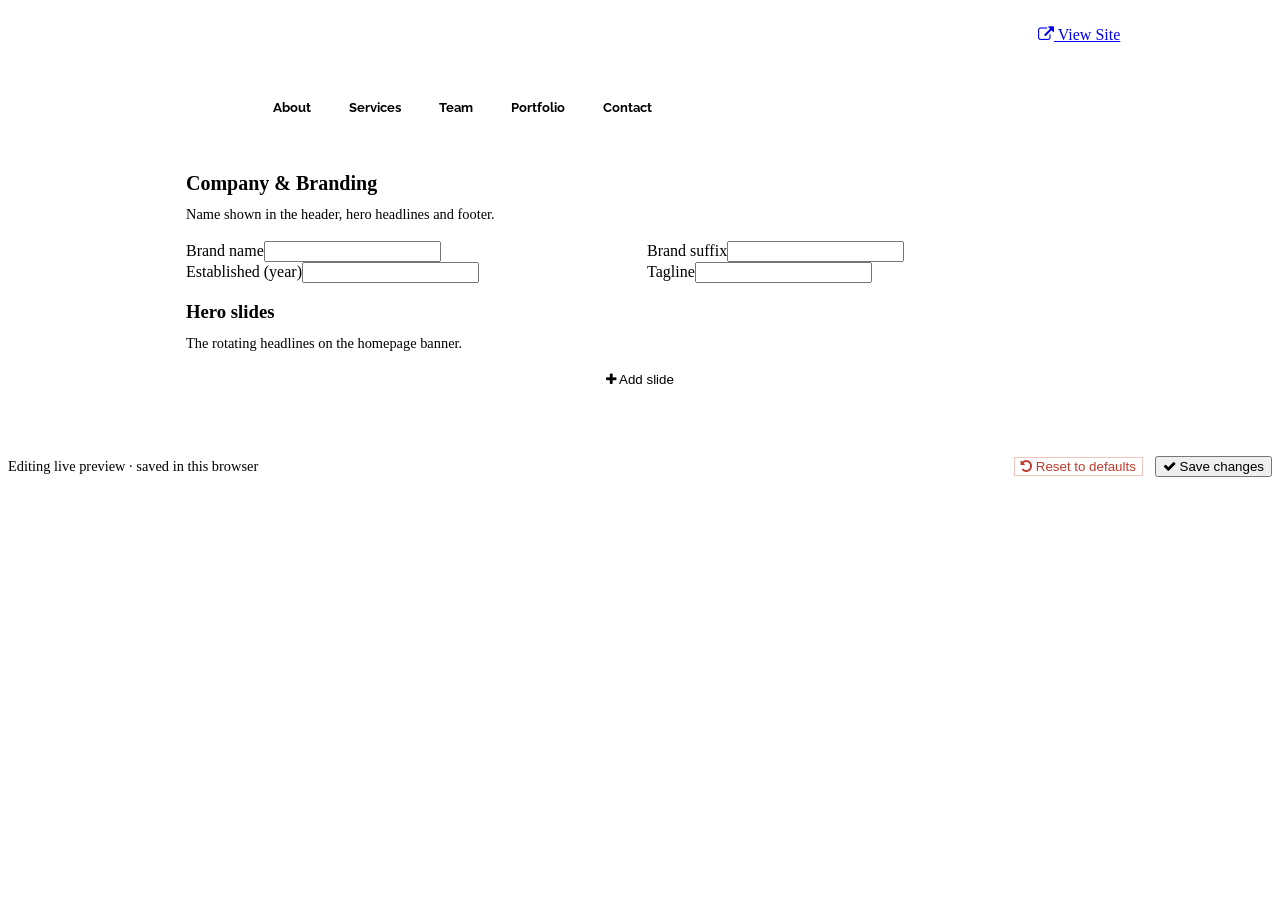
==== admin.html @ 81032e09 "Add files via upload" ====
<!doctype html>
<html lang="en">
<head>
  <meta charset="utf-8" />
  <title>Site Manager — Umang Infrastructure</title>
  <meta name="viewport" content="width=device-width, initial-scale=1.0" />
  <link href="https://fonts.googleapis.com/css2?family=Open+Sans:wght@400;500;600;700&family=Raleway:wght@500;700;800;900&display=swap" rel="stylesheet" />
  <link rel="stylesheet" href="https://cdnjs.cloudflare.com/ajax/libs/font-awesome/4.7.0/css/font-awesome.min.css" />
  <link rel="stylesheet" href="css/modern.css" />
  <style>
    body { background: var(--bg-soft); }
    .admin-top { background: var(--brand-deep); color:#fff; padding:16px 0; position:sticky; top:0; z-index:50; box-shadow: var(--shadow); }
    .admin-top .container { display:flex; align-items:center; justify-content:space-between; gap:14px; flex-wrap:wrap; }
    .admin-top h1 { color:#fff; font-size:1.2rem; margin:0; display:flex; align-items:center; gap:10px; }
    .admin-top .actions { display:flex; gap:10px; flex-wrap:wrap; }
    .wrap { max-width: 960px; margin: 28px auto; padding: 0 20px; }
    .tabs { display:flex; gap:6px; flex-wrap:wrap; margin-bottom:22px; }
    .tabs button { border:1px solid var(--line); background:#fff; padding:9px 16px; border-radius:999px; cursor:pointer; font-weight:700; font-family:"Raleway",sans-serif; color:var(--muted); }
    .tabs button.active { background:var(--brand); color:#fff; border-color:var(--brand); }
    .panel { background:#fff; border:1px solid var(--line); border-radius: var(--radius); padding:26px; margin-bottom:22px; box-shadow: var(--shadow); display:none; }
    .panel.active { display:block; }
    .panel h2 { font-size:1.25rem; margin-top:0; }
    .panel .hint { color:var(--muted); font-size:.9rem; margin-top:-6px; margin-bottom:18px; }
    .item { border:1px solid var(--line); border-radius:14px; padding:18px; margin-bottom:16px; background:var(--bg-soft); }
    .item .item-head { display:flex; justify-content:space-between; align-items:center; margin-bottom:12px; }
    .item .item-head strong { font-family:"Raleway",sans-serif; }
    .grid2 { display:grid; grid-template-columns:1fr 1fr; gap:14px; }
    .thumb { width:72px; height:72px; border-radius:12px; object-fit:cover; border:1px solid var(--line); background:#fff; }
    .photo-row { display:flex; gap:14px; align-items:center; }
    .btn-danger { background:#fff; color:#c0392b; border:1px solid #f0c4bf; }
    .btn-danger:hover { background:#c0392b; color:#fff; }
    .btn-light { background:#fff; color:var(--brand-dark); border:1px solid var(--line); }
    .btn-light:hover { background:var(--bg-soft); }
    .add-row { text-align:center; margin-top:8px; }
    .toast { position:fixed; bottom:22px; left:50%; transform:translateX(-50%) translateY(20px); background:var(--ink); color:#fff; padding:12px 22px; border-radius:999px; opacity:0; transition:.3s; z-index:100; font-weight:600; }
    .toast.show { opacity:1; transform:translateX(-50%) translateY(0); }
    .save-bar { position:sticky; bottom:0; background:#fff; border-top:1px solid var(--line); padding:14px 0; margin-top:10px; }
    .save-bar .container { display:flex; gap:12px; justify-content:flex-end; align-items:center; flex-wrap:wrap; }
    .save-bar .status { margin-right:auto; color:var(--muted); font-size:.9rem; }
    @media (max-width:720px){ .grid2{grid-template-columns:1fr;} }
  </style>
</head>
<body>

  <div class="admin-top">
    <div class="container">
      <h1><i class="fa fa-sliders"></i> Site Manager</h1>
      <div class="actions">
        <a href="index.html" target="_blank" class="btn btn-sm btn-ghost"><i class="fa fa-external-link"></i> View Site</a>
        <button class="btn btn-sm btn-light" id="importBtn"><i class="fa fa-upload"></i> Import</button>
        <button class="btn btn-sm btn-light" id="exportBtn"><i class="fa fa-download"></i> Export</button>
        <input type="file" id="importFile" accept="application/json" hidden />
      </div>
    </div>
  </div>

  <div class="wrap">
    <div class="tabs" id="tabs">
      <button data-tab="company" class="active">Company</button>
      <button data-tab="about">About</button>
      <button data-tab="services">Services</button>
      <button data-tab="team">Team</button>
      <button data-tab="portfolio">Portfolio</button>
      <button data-tab="contact">Contact</button>
    </div>

    <!-- Company -->
    <div class="panel active" data-panel="company">
      <h2>Company &amp; Branding</h2>
      <p class="hint">Name shown in the header, hero headlines and footer.</p>
      <div class="grid2">
        <div class="field"><label>Brand name</label><input id="c_name" /></div>
        <div class="field"><label>Brand suffix</label><input id="c_suffix" /></div>
      </div>
      <div class="grid2">
        <div class="field"><label>Established (year)</label><input id="c_est" /></div>
        <div class="field"><label>Tagline</label><input id="c_tag" /></div>
      </div>
      <h3 style="margin-top:18px">Hero slides</h3>
      <p class="hint">The rotating headlines on the homepage banner.</p>
      <div id="heroList"></div>
      <div class="add-row"><button class="btn btn-sm btn-light" data-add="hero"><i class="fa fa-plus"></i> Add slide</button></div>
    </div>

    <!-- About -->
    <div class="panel" data-panel="about">
      <h2>About Section</h2>
      <div class="photo-row" style="margin-bottom:14px">
        <img class="thumb" id="a_imgPrev" />
        <div>
          <label class="btn btn-sm btn-light"><i class="fa fa-image"></i> Change photo<input type="file" accept="image/*" hidden data-img="about.image" data-prev="a_imgPrev"></label>
          <p class="hint" style="margin:6px 0 0">Or paste a path/URL below.</p>
        </div>
      </div>
      <div class="field"><label>Image path / URL</label><input id="a_img" data-prevsync="a_imgPrev" /></div>
      <div class="field"><label>Heading</label><input id="a_head" /></div>
      <div class="field"><label>Body text</label><textarea id="a_body" rows="3"></textarea></div>
      <label>Key points</label>
      <div id="pointsList"></div>
      <div class="add-row"><button class="btn btn-sm btn-light" data-add="points"><i class="fa fa-plus"></i> Add point</button></div>
    </div>

    <!-- Services -->
    <div class="panel" data-panel="services">
      <h2>Services / Values</h2>
      <p class="hint">Icon names use Font Awesome 4 (e.g. fa-leaf, fa-building, fa-tint).</p>
      <div id="servicesList"></div>
      <div class="add-row"><button class="btn btn-sm btn-light" data-add="services"><i class="fa fa-plus"></i> Add service</button></div>
    </div>

    <!-- Team -->
    <div class="panel" data-panel="team">
      <h2>Team Members</h2>
      <p class="hint">Upload a photo or point to an image path in your repo.</p>
      <div id="teamList"></div>
      <div class="add-row"><button class="btn btn-sm btn-light" data-add="team"><i class="fa fa-plus"></i> Add member</button></div>
    </div>

    <!-- Portfolio -->
    <div class="panel" data-panel="portfolio">
      <h2>Portfolio Projects</h2>
      <div id="portfolioList"></div>
      <div class="add-row"><button class="btn btn-sm btn-light" data-add="portfolio"><i class="fa fa-plus"></i> Add project</button></div>
    </div>

    <!-- Contact -->
    <div class="panel" data-panel="contact">
      <h2>Contact Details</h2>
      <div class="grid2">
        <div class="field"><label>Phone</label><input id="ct_phone" /></div>
        <div class="field"><label>Hours</label><input id="ct_hours" /></div>
      </div>
      <div class="field"><label>Email</label><input id="ct_email" /></div>
      <div class="field"><label>Address</label><input id="ct_addr" /></div>
    </div>
  </div>

  <div class="save-bar">
    <div class="container">
      <span class="status" id="status">Editing live preview · saved in this browser</span>
      <button class="btn btn-sm btn-danger" id="resetBtn"><i class="fa fa-undo"></i> Reset to defaults</button>
      <button class="btn btn-sm btn-primary" id="saveBtn"><i class="fa fa-check"></i> Save changes</button>
    </div>
  </div>

  <div class="toast" id="toast"></div>

  <script src="js/store.js"></script>
  <script>
    let C = loadContent();
    const $ = (s, r = document) => r.querySelector(s);
    const $$ = (s, r = document) => [...r.querySelectorAll(s)];
    const toast = (m) => { const t = $("#toast"); t.textContent = m; t.classList.add("show"); setTimeout(() => t.classList.remove("show"), 1800); };

    /* ---- Tabs ---- */
    $("#tabs").addEventListener("click", e => {
      const b = e.target.closest("button"); if (!b) return;
      $$("#tabs button").forEach(x => x.classList.remove("active"));
      $$(".panel").forEach(p => p.classList.remove("active"));
      b.classList.add("active");
      $(`.panel[data-panel="${b.dataset.tab}"]`).classList.add("active");
    });

    /* ---- Render dynamic lists ---- */
    function fileToDataURL(file, cb) {
      const r = new FileReader();
      r.onload = () => cb(r.result);
      r.readAsDataURL(file);
    }

    function render() {
      // Company
      $("#c_name").value = C.company.name;
      $("#c_suffix").value = C.company.nameSuffix;
      $("#c_est").value = C.company.established;
      $("#c_tag").value = C.company.tagline;
      // Hero
      $("#heroList").innerHTML = C.hero.map((h, i) => `
        <div class="item" data-i="${i}">
          <div class="item-head"><strong>Slide ${i + 1}</strong>
            <button class="btn btn-sm btn-danger" data-del="hero" data-i="${i}"><i class="fa fa-trash"></i></button></div>
          <div class="field"><label>Kicker</label><input data-set="hero.${i}.kicker" value="${escAttr(h.kicker)}"></div>
          <div class="field"><label>Title</label><input data-set="hero.${i}.title" value="${escAttr(h.title)}"></div>
          <div class="field"><label>Text</label><input data-set="hero.${i}.text" value="${escAttr(h.text)}"></div>
        </div>`).join("");
      // About
      $("#a_img").value = C.about.image;
      $("#a_imgPrev").src = C.about.image;
      $("#a_head").value = C.about.heading;
      $("#a_body").value = C.about.body;
      $("#pointsList").innerHTML = C.about.points.map((p, i) => `
        <div class="photo-row" style="margin-bottom:8px">
          <input data-set="about.points.${i}" value="${escAttr(p)}" style="flex:1">
          <button class="btn btn-sm btn-danger" data-del="points" data-i="${i}"><i class="fa fa-trash"></i></button>
        </div>`).join("");
      // Services
      $("#servicesList").innerHTML = C.services.map((s, i) => `
        <div class="item" data-i="${i}">
          <div class="item-head"><strong><i class="fa ${escAttr(s.icon)}"></i> ${escAttr(s.title) || "Service"}</strong>
            <button class="btn btn-sm btn-danger" data-del="services" data-i="${i}"><i class="fa fa-trash"></i></button></div>
          <div class="grid2">
            <div class="field"><label>Icon (fa-…)</label><input data-set="services.${i}.icon" value="${escAttr(s.icon)}"></div>
            <div class="field"><label>Title</label><input data-set="services.${i}.title" value="${escAttr(s.title)}"></div>
          </div>
          <div class="field"><label>Text</label><textarea rows="2" data-set="services.${i}.text">${escHtml(s.text)}</textarea></div>
        </div>`).join("");
      // Team
      $("#teamList").innerHTML = C.team.map((m, i) => `
        <div class="item" data-i="${i}">
          <div class="item-head"><strong>${escAttr(m.name) || "Member"}</strong>
            <button class="btn btn-sm btn-danger" data-del="team" data-i="${i}"><i class="fa fa-trash"></i></button></div>
          <div class="photo-row" style="margin-bottom:12px">
            <img class="thumb" src="${escAttr(m.image)}" onerror="this.src='https://placehold.co/72x72/e6eaf0/0a66c2?text=?'">
            <label class="btn btn-sm btn-light"><i class="fa fa-image"></i> Upload photo<input type="file" accept="image/*" hidden data-img="team.${i}.image"></label>
          </div>
          <div class="grid2">
            <div class="field"><label>Name</label><input data-set="team.${i}.name" value="${escAttr(m.name)}"></div>
            <div class="field"><label>Role</label><input data-set="team.${i}.role" value="${escAttr(m.role)}"></div>
          </div>
          <div class="field"><label>Image path / URL</label><input data-set="team.${i}.image" value="${escAttr(m.image)}"></div>
        </div>`).join("");
      // Portfolio
      $("#portfolioList").innerHTML = C.portfolio.map((p, i) => `
        <div class="item" data-i="${i}">
          <div class="item-head"><strong>${escAttr(p.title) || "Project"}</strong>
            <button class="btn btn-sm btn-danger" data-del="portfolio" data-i="${i}"><i class="fa fa-trash"></i></button></div>
          <div class="photo-row" style="margin-bottom:12px">
            <img class="thumb" src="${escAttr(p.image)}" onerror="this.src='https://placehold.co/72x72/0b3d6b/ffffff?text=IMG'">
            <label class="btn btn-sm btn-light"><i class="fa fa-image"></i> Upload photo<input type="file" accept="image/*" hidden data-img="portfolio.${i}.image"></label>
          </div>
          <div class="grid2">
            <div class="field"><label>Title</label><input data-set="portfolio.${i}.title" value="${escAttr(p.title)}"></div>
            <div class="field"><label>Category</label><input data-set="portfolio.${i}.category" value="${escAttr(p.category)}"></div>
          </div>
          <div class="field"><label>Image path / URL</label><input data-set="portfolio.${i}.image" value="${escAttr(p.image)}"></div>
        </div>`).join("");
      // Contact
      $("#ct_phone").value = C.contact.phone;
      $("#ct_hours").value = C.contact.hours;
      $("#ct_email").value = C.contact.email;
      $("#ct_addr").value = C.contact.address;
    }
    function escAttr(s){ return String(s==null?"":s).replace(/"/g,"&quot;").replace(/</g,"&lt;"); }
    function escHtml(s){ return String(s==null?"":s).replace(/</g,"&lt;").replace(/>/g,"&gt;"); }

    /* ---- Set nested value by "a.b.0.c" path ---- */
    function setPath(path, val) {
      const keys = path.split(".");
      let o = C;
      for (let i = 0; i < keys.length - 1; i++) o = o[keys[i]];
      o[keys[keys.length - 1]] = val;
    }

    /* ---- Input handling (event delegation) ---- */
    document.addEventListener("input", e => {
      const el = e.target;
      if (el.dataset.set) { setPath(el.dataset.set, el.value); markDirty(); }
      // simple top-level fields
      const map = {
        c_name:"company.name", c_suffix:"company.nameSuffix", c_est:"company.established", c_tag:"company.tagline",
        a_img:"about.image", a_head:"about.heading", a_body:"about.body",
        ct_phone:"contact.phone", ct_hours:"contact.hours", ct_email:"contact.email", ct_addr:"contact.address"
      };
      if (map[el.id]) { setPath(map[el.id], el.value); markDirty(); }
      if (el.id === "a_img") $("#a_imgPrev").src = el.value;
    });

    /* ---- Photo uploads -> data URL ---- */
    document.addEventListener("change", e => {
      const el = e.target;
      if (el.dataset.img && el.files && el.files[0]) {
        if (el.files[0].size > 1.5 * 1024 * 1024) { toast("Image is large (>1.5MB) — consider a smaller file"); }
        fileToDataURL(el.files[0], url => { setPath(el.dataset.img, url); markDirty(); render(); toast("Photo updated"); });
      }
    });

    /* ---- Add / delete list items ---- */
    document.addEventListener("click", e => {
      const add = e.target.closest("[data-add]");
      if (add) {
        const t = add.dataset.add;
        if (t === "hero") C.hero.push({ kicker: "New", title: "New headline", text: "" });
        if (t === "points") C.about.points.push("New point");
        if (t === "services") C.services.push({ icon: "fa-star", title: "New Service", text: "" });
        if (t === "team") C.team.push({ name: "New Member", role: "Role", image: "" });
        if (t === "portfolio") C.portfolio.push({ title: "New Project", category: "Construction", image: "" });
        markDirty(); render(); return;
      }
      const del = e.target.closest("[data-del]");
      if (del) {
        const t = del.dataset.del, i = +del.dataset.i;
        if (!confirm("Delete this item?")) return;
        if (t === "points") C.about.points.splice(i, 1);
        else C[t].splice(i, 1);
        markDirty(); render(); toast("Deleted");
      }
    });

    /* ---- Save / reset / export / import ---- */
    let dirty = false;
    function markDirty(){ dirty = true; $("#status").textContent = "Unsaved changes"; }
    $("#saveBtn").addEventListener("click", () => { saveContent(C); dirty = false; $("#status").textContent = "Saved in this browser ✓"; toast("Saved — open the site to see it"); });
    $("#resetBtn").addEventListener("click", () => { if (confirm("Reset all content to original defaults?")) { C = resetContent(); render(); toast("Reset to defaults"); } });
    $("#exportBtn").addEventListener("click", () => {
      saveContent(C);
      const blob = new Blob([JSON.stringify(C, null, 2)], { type: "application/json" });
      const a = document.createElement("a");
      a.href = URL.createObjectURL(blob); a.download = "content.json"; a.click();
      toast("Exported content.json");
    });
    $("#importBtn").addEventListener("click", () => $("#importFile").click());
    $("#importFile").addEventListener("change", e => {
      const f = e.target.files[0]; if (!f) return;
      const r = new FileReader();
      r.onload = () => { try { C = Object.assign(resetContent(), JSON.parse(r.result)); saveContent(C); render(); toast("Imported"); } catch { alert("Invalid JSON file"); } };
      r.readAsText(f);
    });
    window.addEventListener("beforeunload", e => { if (dirty) { e.preventDefault(); e.returnValue = ""; } });

    render();
  </script>
</body>
</html>
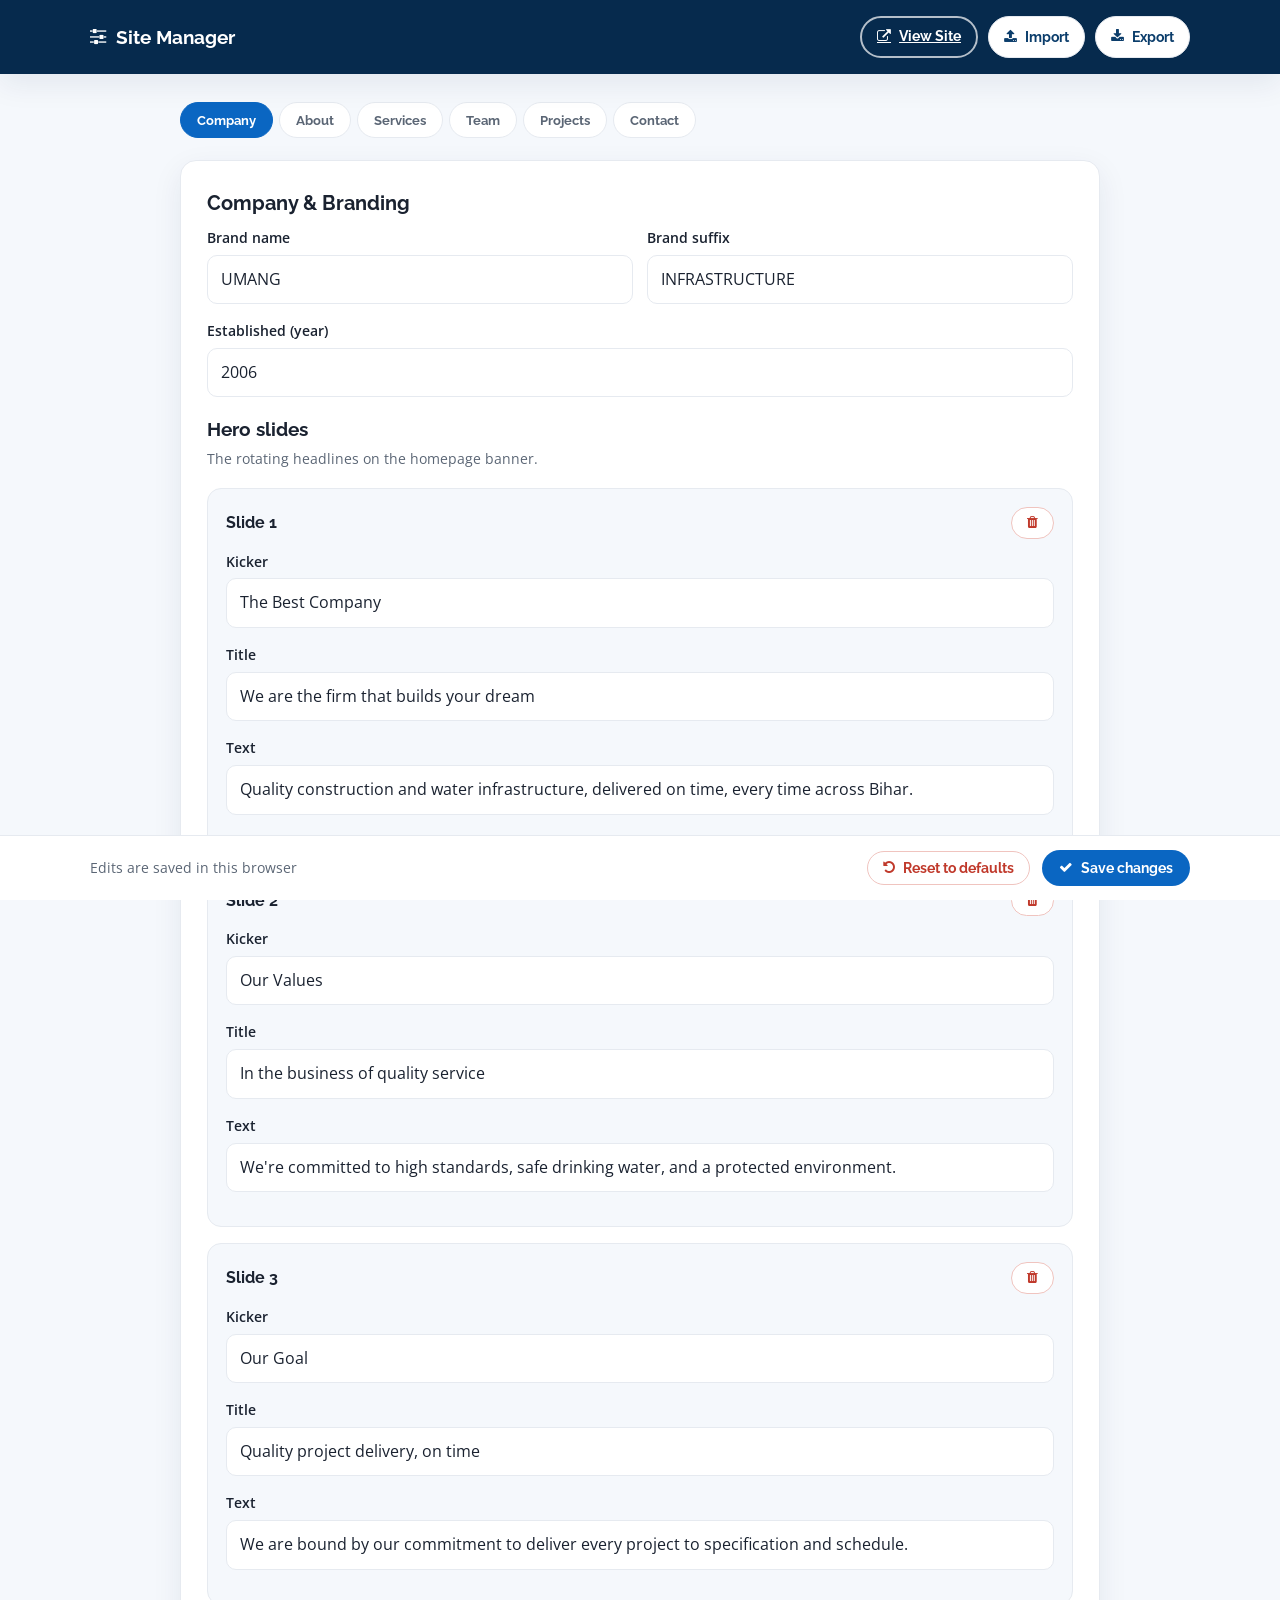
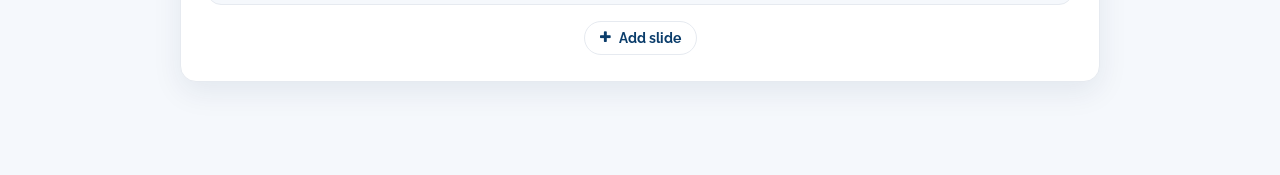
==== commit 16ffb073: "Add files via upload" ====
--- a/admin.html
+++ b/admin.html
@@ -1,323 +1,245 @@
 <!doctype html>
 <html lang="en">
 <head>
-  <meta charset="utf-8" />
-  <title>Site Manager — Umang Infrastructure</title>
-  <meta name="viewport" content="width=device-width, initial-scale=1.0" />
-  <link href="https://fonts.googleapis.com/css2?family=Open+Sans:wght@400;500;600;700&family=Raleway:wght@500;700;800;900&display=swap" rel="stylesheet" />
-  <link rel="stylesheet" href="https://cdnjs.cloudflare.com/ajax/libs/font-awesome/4.7.0/css/font-awesome.min.css" />
-  <link rel="stylesheet" href="css/modern.css" />
-  <style>
-    body { background: var(--bg-soft); }
-    .admin-top { background: var(--brand-deep); color:#fff; padding:16px 0; position:sticky; top:0; z-index:50; box-shadow: var(--shadow); }
-    .admin-top .container { display:flex; align-items:center; justify-content:space-between; gap:14px; flex-wrap:wrap; }
-    .admin-top h1 { color:#fff; font-size:1.2rem; margin:0; display:flex; align-items:center; gap:10px; }
-    .admin-top .actions { display:flex; gap:10px; flex-wrap:wrap; }
-    .wrap { max-width: 960px; margin: 28px auto; padding: 0 20px; }
-    .tabs { display:flex; gap:6px; flex-wrap:wrap; margin-bottom:22px; }
-    .tabs button { border:1px solid var(--line); background:#fff; padding:9px 16px; border-radius:999px; cursor:pointer; font-weight:700; font-family:"Raleway",sans-serif; color:var(--muted); }
-    .tabs button.active { background:var(--brand); color:#fff; border-color:var(--brand); }
-    .panel { background:#fff; border:1px solid var(--line); border-radius: var(--radius); padding:26px; margin-bottom:22px; box-shadow: var(--shadow); display:none; }
-    .panel.active { display:block; }
-    .panel h2 { font-size:1.25rem; margin-top:0; }
-    .panel .hint { color:var(--muted); font-size:.9rem; margin-top:-6px; margin-bottom:18px; }
-    .item { border:1px solid var(--line); border-radius:14px; padding:18px; margin-bottom:16px; background:var(--bg-soft); }
-    .item .item-head { display:flex; justify-content:space-between; align-items:center; margin-bottom:12px; }
-    .item .item-head strong { font-family:"Raleway",sans-serif; }
-    .grid2 { display:grid; grid-template-columns:1fr 1fr; gap:14px; }
-    .thumb { width:72px; height:72px; border-radius:12px; object-fit:cover; border:1px solid var(--line); background:#fff; }
-    .photo-row { display:flex; gap:14px; align-items:center; }
-    .btn-danger { background:#fff; color:#c0392b; border:1px solid #f0c4bf; }
-    .btn-danger:hover { background:#c0392b; color:#fff; }
-    .btn-light { background:#fff; color:var(--brand-dark); border:1px solid var(--line); }
-    .btn-light:hover { background:var(--bg-soft); }
-    .add-row { text-align:center; margin-top:8px; }
-    .toast { position:fixed; bottom:22px; left:50%; transform:translateX(-50%) translateY(20px); background:var(--ink); color:#fff; padding:12px 22px; border-radius:999px; opacity:0; transition:.3s; z-index:100; font-weight:600; }
-    .toast.show { opacity:1; transform:translateX(-50%) translateY(0); }
-    .save-bar { position:sticky; bottom:0; background:#fff; border-top:1px solid var(--line); padding:14px 0; margin-top:10px; }
-    .save-bar .container { display:flex; gap:12px; justify-content:flex-end; align-items:center; flex-wrap:wrap; }
-    .save-bar .status { margin-right:auto; color:var(--muted); font-size:.9rem; }
-    @media (max-width:720px){ .grid2{grid-template-columns:1fr;} }
-  </style>
+<meta charset="utf-8" />
+<title>Site Manager — Umang Infrastructure</title>
+<meta name="viewport" content="width=device-width, initial-scale=1.0" />
+<link href="https://fonts.googleapis.com/css2?family=Open+Sans:wght@400;500;600;700&family=Raleway:wght@500;700;800;900&display=swap" rel="stylesheet" />
+<link rel="stylesheet" href="https://cdnjs.cloudflare.com/ajax/libs/font-awesome/4.7.0/css/font-awesome.min.css" />
+<style>
+:root{--brand:#0a66c2;--brand-dark:#0b3d6b;--brand-deep:#062a4d;--accent:#16b8a6;--ink:#1a2230;--muted:#5b6675;--line:#e6eaf0;--bg-soft:#f5f8fc;--radius:16px;--shadow:0 10px 30px rgba(12,40,80,.08)}
+*{box-sizing:border-box}body{margin:0;font-family:"Open Sans",system-ui,sans-serif;color:var(--ink);background:var(--bg-soft);line-height:1.6}
+h1,h2,h3,h4{font-family:"Raleway",sans-serif;margin:0 0 .4em}p{color:var(--muted)}
+.container{width:100%;max-width:1140px;margin:0 auto;padding:0 20px}
+.btn{display:inline-flex;align-items:center;gap:.5rem;padding:13px 22px;border-radius:999px;font-weight:700;font-family:"Raleway",sans-serif;cursor:pointer;border:2px solid transparent;font-size:.95rem;transition:.2s}
+.btn-sm{padding:8px 15px;font-size:.85rem}
+.btn-primary{background:var(--brand);color:#fff}.btn-primary:hover{background:var(--brand-dark)}
+.btn-ghost{background:transparent;color:#fff;border-color:rgba(255,255,255,.7)}.btn-ghost:hover{background:#fff;color:var(--brand-dark)}
+.btn-light{background:#fff;color:var(--brand-dark);border:1px solid var(--line)}.btn-light:hover{background:var(--bg-soft)}
+.btn-danger{background:#fff;color:#c0392b;border:1px solid #f0c4bf}.btn-danger:hover{background:#c0392b;color:#fff}
+.field{margin-bottom:16px}.field label{display:block;font-weight:600;font-size:.85rem;margin-bottom:6px}
+.field input,.field textarea{width:100%;padding:11px 13px;border:1px solid var(--line);border-radius:10px;font:inherit;background:#fff;color:var(--ink)}
+.field input:focus,.field textarea:focus{outline:none;border-color:var(--brand);box-shadow:0 0 0 3px rgba(10,102,194,.12)}
+.admin-top{background:var(--brand-deep);color:#fff;padding:16px 0;position:sticky;top:0;z-index:50;box-shadow:var(--shadow)}
+.admin-top .container{display:flex;align-items:center;justify-content:space-between;gap:14px;flex-wrap:wrap}
+.admin-top h1{color:#fff;font-size:1.2rem;margin:0;display:flex;align-items:center;gap:10px}
+.admin-top .actions{display:flex;gap:10px;flex-wrap:wrap}
+.wrap{max-width:960px;margin:28px auto;padding:0 20px}
+.tabs{display:flex;gap:6px;flex-wrap:wrap;margin-bottom:22px}
+.tabs button{border:1px solid var(--line);background:#fff;padding:9px 16px;border-radius:999px;cursor:pointer;font-weight:700;font-family:"Raleway",sans-serif;color:var(--muted)}
+.tabs button.active{background:var(--brand);color:#fff;border-color:var(--brand)}
+.panel{background:#fff;border:1px solid var(--line);border-radius:var(--radius);padding:26px;margin-bottom:22px;box-shadow:var(--shadow);display:none}
+.panel.active{display:block}.panel h2{font-size:1.25rem;margin-top:0}
+.panel .hint{color:var(--muted);font-size:.9rem;margin:-6px 0 18px}
+.item{border:1px solid var(--line);border-radius:14px;padding:18px;margin-bottom:16px;background:var(--bg-soft)}
+.item .item-head{display:flex;justify-content:space-between;align-items:center;margin-bottom:12px}
+.item .item-head strong{font-family:"Raleway",sans-serif}
+.grid2{display:grid;grid-template-columns:1fr 1fr;gap:14px}
+.thumb{width:72px;height:72px;border-radius:12px;object-fit:cover;border:1px solid var(--line);background:#fff}
+.photo-row{display:flex;gap:14px;align-items:center}
+.add-row{text-align:center;margin-top:8px}
+.toast{position:fixed;bottom:22px;left:50%;transform:translateX(-50%) translateY(20px);background:var(--ink);color:#fff;padding:12px 22px;border-radius:999px;opacity:0;transition:.3s;z-index:100;font-weight:600}
+.toast.show{opacity:1;transform:translateX(-50%) translateY(0)}
+.save-bar{position:sticky;bottom:0;background:#fff;border-top:1px solid var(--line);padding:14px 0;margin-top:10px}
+.save-bar .container{display:flex;gap:12px;justify-content:flex-end;align-items:center;flex-wrap:wrap}
+.save-bar .status{margin-right:auto;color:var(--muted);font-size:.9rem}
+@media(max-width:720px){.grid2{grid-template-columns:1fr}}
+</style>
 </head>
 <body>
 
-  <div class="admin-top">
-    <div class="container">
-      <h1><i class="fa fa-sliders"></i> Site Manager</h1>
-      <div class="actions">
-        <a href="index.html" target="_blank" class="btn btn-sm btn-ghost"><i class="fa fa-external-link"></i> View Site</a>
-        <button class="btn btn-sm btn-light" id="importBtn"><i class="fa fa-upload"></i> Import</button>
-        <button class="btn btn-sm btn-light" id="exportBtn"><i class="fa fa-download"></i> Export</button>
-        <input type="file" id="importFile" accept="application/json" hidden />
-      </div>
-    </div>
-  </div>
-
-  <div class="wrap">
-    <div class="tabs" id="tabs">
-      <button data-tab="company" class="active">Company</button>
-      <button data-tab="about">About</button>
-      <button data-tab="services">Services</button>
-      <button data-tab="team">Team</button>
-      <button data-tab="portfolio">Portfolio</button>
-      <button data-tab="contact">Contact</button>
-    </div>
-
-    <!-- Company -->
-    <div class="panel active" data-panel="company">
-      <h2>Company &amp; Branding</h2>
-      <p class="hint">Name shown in the header, hero headlines and footer.</p>
-      <div class="grid2">
-        <div class="field"><label>Brand name</label><input id="c_name" /></div>
-        <div class="field"><label>Brand suffix</label><input id="c_suffix" /></div>
-      </div>
-      <div class="grid2">
-        <div class="field"><label>Established (year)</label><input id="c_est" /></div>
-        <div class="field"><label>Tagline</label><input id="c_tag" /></div>
-      </div>
-      <h3 style="margin-top:18px">Hero slides</h3>
-      <p class="hint">The rotating headlines on the homepage banner.</p>
-      <div id="heroList"></div>
-      <div class="add-row"><button class="btn btn-sm btn-light" data-add="hero"><i class="fa fa-plus"></i> Add slide</button></div>
-    </div>
-
-    <!-- About -->
-    <div class="panel" data-panel="about">
-      <h2>About Section</h2>
-      <div class="photo-row" style="margin-bottom:14px">
-        <img class="thumb" id="a_imgPrev" />
-        <div>
-          <label class="btn btn-sm btn-light"><i class="fa fa-image"></i> Change photo<input type="file" accept="image/*" hidden data-img="about.image" data-prev="a_imgPrev"></label>
-          <p class="hint" style="margin:6px 0 0">Or paste a path/URL below.</p>
-        </div>
-      </div>
-      <div class="field"><label>Image path / URL</label><input id="a_img" data-prevsync="a_imgPrev" /></div>
-      <div class="field"><label>Heading</label><input id="a_head" /></div>
-      <div class="field"><label>Body text</label><textarea id="a_body" rows="3"></textarea></div>
-      <label>Key points</label>
-      <div id="pointsList"></div>
-      <div class="add-row"><button class="btn btn-sm btn-light" data-add="points"><i class="fa fa-plus"></i> Add point</button></div>
-    </div>
-
-    <!-- Services -->
-    <div class="panel" data-panel="services">
-      <h2>Services / Values</h2>
-      <p class="hint">Icon names use Font Awesome 4 (e.g. fa-leaf, fa-building, fa-tint).</p>
-      <div id="servicesList"></div>
-      <div class="add-row"><button class="btn btn-sm btn-light" data-add="services"><i class="fa fa-plus"></i> Add service</button></div>
-    </div>
-
-    <!-- Team -->
-    <div class="panel" data-panel="team">
-      <h2>Team Members</h2>
-      <p class="hint">Upload a photo or point to an image path in your repo.</p>
-      <div id="teamList"></div>
-      <div class="add-row"><button class="btn btn-sm btn-light" data-add="team"><i class="fa fa-plus"></i> Add member</button></div>
-    </div>
-
-    <!-- Portfolio -->
-    <div class="panel" data-panel="portfolio">
-      <h2>Portfolio Projects</h2>
-      <div id="portfolioList"></div>
-      <div class="add-row"><button class="btn btn-sm btn-light" data-add="portfolio"><i class="fa fa-plus"></i> Add project</button></div>
-    </div>
-
-    <!-- Contact -->
-    <div class="panel" data-panel="contact">
-      <h2>Contact Details</h2>
-      <div class="grid2">
-        <div class="field"><label>Phone</label><input id="ct_phone" /></div>
-        <div class="field"><label>Hours</label><input id="ct_hours" /></div>
-      </div>
-      <div class="field"><label>Email</label><input id="ct_email" /></div>
-      <div class="field"><label>Address</label><input id="ct_addr" /></div>
-    </div>
-  </div>
-
-  <div class="save-bar">
-    <div class="container">
-      <span class="status" id="status">Editing live preview · saved in this browser</span>
-      <button class="btn btn-sm btn-danger" id="resetBtn"><i class="fa fa-undo"></i> Reset to defaults</button>
-      <button class="btn btn-sm btn-primary" id="saveBtn"><i class="fa fa-check"></i> Save changes</button>
-    </div>
-  </div>
-
-  <div class="toast" id="toast"></div>
-
-  <script src="js/store.js"></script>
-  <script>
-    let C = loadContent();
-    const $ = (s, r = document) => r.querySelector(s);
-    const $$ = (s, r = document) => [...r.querySelectorAll(s)];
-    const toast = (m) => { const t = $("#toast"); t.textContent = m; t.classList.add("show"); setTimeout(() => t.classList.remove("show"), 1800); };
-
-    /* ---- Tabs ---- */
-    $("#tabs").addEventListener("click", e => {
-      const b = e.target.closest("button"); if (!b) return;
-      $$("#tabs button").forEach(x => x.classList.remove("active"));
-      $$(".panel").forEach(p => p.classList.remove("active"));
-      b.classList.add("active");
-      $(`.panel[data-panel="${b.dataset.tab}"]`).classList.add("active");
-    });
-
-    /* ---- Render dynamic lists ---- */
-    function fileToDataURL(file, cb) {
-      const r = new FileReader();
-      r.onload = () => cb(r.result);
-      r.readAsDataURL(file);
-    }
-
-    function render() {
-      // Company
-      $("#c_name").value = C.company.name;
-      $("#c_suffix").value = C.company.nameSuffix;
-      $("#c_est").value = C.company.established;
-      $("#c_tag").value = C.company.tagline;
-      // Hero
-      $("#heroList").innerHTML = C.hero.map((h, i) => `
-        <div class="item" data-i="${i}">
-          <div class="item-head"><strong>Slide ${i + 1}</strong>
-            <button class="btn btn-sm btn-danger" data-del="hero" data-i="${i}"><i class="fa fa-trash"></i></button></div>
-          <div class="field"><label>Kicker</label><input data-set="hero.${i}.kicker" value="${escAttr(h.kicker)}"></div>
-          <div class="field"><label>Title</label><input data-set="hero.${i}.title" value="${escAttr(h.title)}"></div>
-          <div class="field"><label>Text</label><input data-set="hero.${i}.text" value="${escAttr(h.text)}"></div>
-        </div>`).join("");
-      // About
-      $("#a_img").value = C.about.image;
-      $("#a_imgPrev").src = C.about.image;
-      $("#a_head").value = C.about.heading;
-      $("#a_body").value = C.about.body;
-      $("#pointsList").innerHTML = C.about.points.map((p, i) => `
-        <div class="photo-row" style="margin-bottom:8px">
-          <input data-set="about.points.${i}" value="${escAttr(p)}" style="flex:1">
-          <button class="btn btn-sm btn-danger" data-del="points" data-i="${i}"><i class="fa fa-trash"></i></button>
-        </div>`).join("");
-      // Services
-      $("#servicesList").innerHTML = C.services.map((s, i) => `
-        <div class="item" data-i="${i}">
-          <div class="item-head"><strong><i class="fa ${escAttr(s.icon)}"></i> ${escAttr(s.title) || "Service"}</strong>
-            <button class="btn btn-sm btn-danger" data-del="services" data-i="${i}"><i class="fa fa-trash"></i></button></div>
-          <div class="grid2">
-            <div class="field"><label>Icon (fa-…)</label><input data-set="services.${i}.icon" value="${escAttr(s.icon)}"></div>
-            <div class="field"><label>Title</label><input data-set="services.${i}.title" value="${escAttr(s.title)}"></div>
-          </div>
-          <div class="field"><label>Text</label><textarea rows="2" data-set="services.${i}.text">${escHtml(s.text)}</textarea></div>
-        </div>`).join("");
-      // Team
-      $("#teamList").innerHTML = C.team.map((m, i) => `
-        <div class="item" data-i="${i}">
-          <div class="item-head"><strong>${escAttr(m.name) || "Member"}</strong>
-            <button class="btn btn-sm btn-danger" data-del="team" data-i="${i}"><i class="fa fa-trash"></i></button></div>
-          <div class="photo-row" style="margin-bottom:12px">
-            <img class="thumb" src="${escAttr(m.image)}" onerror="this.src='https://placehold.co/72x72/e6eaf0/0a66c2?text=?'">
-            <label class="btn btn-sm btn-light"><i class="fa fa-image"></i> Upload photo<input type="file" accept="image/*" hidden data-img="team.${i}.image"></label>
-          </div>
-          <div class="grid2">
-            <div class="field"><label>Name</label><input data-set="team.${i}.name" value="${escAttr(m.name)}"></div>
-            <div class="field"><label>Role</label><input data-set="team.${i}.role" value="${escAttr(m.role)}"></div>
-          </div>
-          <div class="field"><label>Image path / URL</label><input data-set="team.${i}.image" value="${escAttr(m.image)}"></div>
-        </div>`).join("");
-      // Portfolio
-      $("#portfolioList").innerHTML = C.portfolio.map((p, i) => `
-        <div class="item" data-i="${i}">
-          <div class="item-head"><strong>${escAttr(p.title) || "Project"}</strong>
-            <button class="btn btn-sm btn-danger" data-del="portfolio" data-i="${i}"><i class="fa fa-trash"></i></button></div>
-          <div class="photo-row" style="margin-bottom:12px">
-            <img class="thumb" src="${escAttr(p.image)}" onerror="this.src='https://placehold.co/72x72/0b3d6b/ffffff?text=IMG'">
-            <label class="btn btn-sm btn-light"><i class="fa fa-image"></i> Upload photo<input type="file" accept="image/*" hidden data-img="portfolio.${i}.image"></label>
-          </div>
-          <div class="grid2">
-            <div class="field"><label>Title</label><input data-set="portfolio.${i}.title" value="${escAttr(p.title)}"></div>
-            <div class="field"><label>Category</label><input data-set="portfolio.${i}.category" value="${escAttr(p.category)}"></div>
-          </div>
-          <div class="field"><label>Image path / URL</label><input data-set="portfolio.${i}.image" value="${escAttr(p.image)}"></div>
-        </div>`).join("");
-      // Contact
-      $("#ct_phone").value = C.contact.phone;
-      $("#ct_hours").value = C.contact.hours;
-      $("#ct_email").value = C.contact.email;
-      $("#ct_addr").value = C.contact.address;
-    }
-    function escAttr(s){ return String(s==null?"":s).replace(/"/g,"&quot;").replace(/</g,"&lt;"); }
-    function escHtml(s){ return String(s==null?"":s).replace(/</g,"&lt;").replace(/>/g,"&gt;"); }
-
-    /* ---- Set nested value by "a.b.0.c" path ---- */
-    function setPath(path, val) {
-      const keys = path.split(".");
-      let o = C;
-      for (let i = 0; i < keys.length - 1; i++) o = o[keys[i]];
-      o[keys[keys.length - 1]] = val;
-    }
-
-    /* ---- Input handling (event delegation) ---- */
-    document.addEventListener("input", e => {
-      const el = e.target;
-      if (el.dataset.set) { setPath(el.dataset.set, el.value); markDirty(); }
-      // simple top-level fields
-      const map = {
-        c_name:"company.name", c_suffix:"company.nameSuffix", c_est:"company.established", c_tag:"company.tagline",
-        a_img:"about.image", a_head:"about.heading", a_body:"about.body",
-        ct_phone:"contact.phone", ct_hours:"contact.hours", ct_email:"contact.email", ct_addr:"contact.address"
-      };
-      if (map[el.id]) { setPath(map[el.id], el.value); markDirty(); }
-      if (el.id === "a_img") $("#a_imgPrev").src = el.value;
-    });
-
-    /* ---- Photo uploads -> data URL ---- */
-    document.addEventListener("change", e => {
-      const el = e.target;
-      if (el.dataset.img && el.files && el.files[0]) {
-        if (el.files[0].size > 1.5 * 1024 * 1024) { toast("Image is large (>1.5MB) — consider a smaller file"); }
-        fileToDataURL(el.files[0], url => { setPath(el.dataset.img, url); markDirty(); render(); toast("Photo updated"); });
-      }
-    });
-
-    /* ---- Add / delete list items ---- */
-    document.addEventListener("click", e => {
-      const add = e.target.closest("[data-add]");
-      if (add) {
-        const t = add.dataset.add;
-        if (t === "hero") C.hero.push({ kicker: "New", title: "New headline", text: "" });
-        if (t === "points") C.about.points.push("New point");
-        if (t === "services") C.services.push({ icon: "fa-star", title: "New Service", text: "" });
-        if (t === "team") C.team.push({ name: "New Member", role: "Role", image: "" });
-        if (t === "portfolio") C.portfolio.push({ title: "New Project", category: "Construction", image: "" });
-        markDirty(); render(); return;
-      }
-      const del = e.target.closest("[data-del]");
-      if (del) {
-        const t = del.dataset.del, i = +del.dataset.i;
-        if (!confirm("Delete this item?")) return;
-        if (t === "points") C.about.points.splice(i, 1);
-        else C[t].splice(i, 1);
-        markDirty(); render(); toast("Deleted");
-      }
-    });
-
-    /* ---- Save / reset / export / import ---- */
-    let dirty = false;
-    function markDirty(){ dirty = true; $("#status").textContent = "Unsaved changes"; }
-    $("#saveBtn").addEventListener("click", () => { saveContent(C); dirty = false; $("#status").textContent = "Saved in this browser ✓"; toast("Saved — open the site to see it"); });
-    $("#resetBtn").addEventListener("click", () => { if (confirm("Reset all content to original defaults?")) { C = resetContent(); render(); toast("Reset to defaults"); } });
-    $("#exportBtn").addEventListener("click", () => {
-      saveContent(C);
-      const blob = new Blob([JSON.stringify(C, null, 2)], { type: "application/json" });
-      const a = document.createElement("a");
-      a.href = URL.createObjectURL(blob); a.download = "content.json"; a.click();
-      toast("Exported content.json");
-    });
-    $("#importBtn").addEventListener("click", () => $("#importFile").click());
-    $("#importFile").addEventListener("change", e => {
-      const f = e.target.files[0]; if (!f) return;
-      const r = new FileReader();
-      r.onload = () => { try { C = Object.assign(resetContent(), JSON.parse(r.result)); saveContent(C); render(); toast("Imported"); } catch { alert("Invalid JSON file"); } };
-      r.readAsText(f);
-    });
-    window.addEventListener("beforeunload", e => { if (dirty) { e.preventDefault(); e.returnValue = ""; } });
-
-    render();
-  </script>
+<div class="admin-top">
+  <div class="container">
+    <h1><i class="fa fa-sliders"></i> Site Manager</h1>
+    <div class="actions">
+      <a href="index.html" target="_blank" class="btn btn-sm btn-ghost"><i class="fa fa-external-link"></i> View Site</a>
+      <button class="btn btn-sm btn-light" id="importBtn"><i class="fa fa-upload"></i> Import</button>
+      <button class="btn btn-sm btn-light" id="exportBtn"><i class="fa fa-download"></i> Export</button>
+      <input type="file" id="importFile" accept="application/json" hidden />
+    </div>
+  </div>
+</div>
+
+<div class="wrap">
+  <div class="tabs" id="tabs">
+    <button data-tab="company" class="active">Company</button>
+    <button data-tab="about">About</button>
+    <button data-tab="services">Services</button>
+    <button data-tab="team">Team</button>
+    <button data-tab="portfolio">Projects</button>
+    <button data-tab="contact">Contact</button>
+  </div>
+
+  <div class="panel active" data-panel="company">
+    <h2>Company &amp; Branding</h2>
+    <div class="grid2">
+      <div class="field"><label>Brand name</label><input id="c_name" /></div>
+      <div class="field"><label>Brand suffix</label><input id="c_suffix" /></div>
+    </div>
+    <div class="field"><label>Established (year)</label><input id="c_est" /></div>
+    <h3 style="margin-top:18px">Hero slides</h3>
+    <p class="hint">The rotating headlines on the homepage banner.</p>
+    <div id="heroList"></div>
+    <div class="add-row"><button class="btn btn-sm btn-light" data-add="hero"><i class="fa fa-plus"></i> Add slide</button></div>
+  </div>
+
+  <div class="panel" data-panel="about">
+    <h2>About Section</h2>
+    <div class="photo-row" style="margin-bottom:14px">
+      <img class="thumb" id="a_imgPrev" />
+      <label class="btn btn-sm btn-light"><i class="fa fa-image"></i> Change photo<input type="file" accept="image/*" hidden data-img="about.image"></label>
+    </div>
+    <div class="field"><label>Image path / URL</label><input id="a_img" /></div>
+    <div class="field"><label>Heading</label><input id="a_head" /></div>
+    <div class="field"><label>Body text</label><textarea id="a_body" rows="3"></textarea></div>
+    <label style="font-weight:600;font-size:.85rem">Key points</label>
+    <div id="pointsList"></div>
+    <div class="add-row"><button class="btn btn-sm btn-light" data-add="points"><i class="fa fa-plus"></i> Add point</button></div>
+  </div>
+
+  <div class="panel" data-panel="services">
+    <h2>Services / Values</h2>
+    <p class="hint">Icon names use Font Awesome 4 (e.g. fa-leaf, fa-building, fa-tint).</p>
+    <div id="servicesList"></div>
+    <div class="add-row"><button class="btn btn-sm btn-light" data-add="services"><i class="fa fa-plus"></i> Add service</button></div>
+  </div>
+
+  <div class="panel" data-panel="team">
+    <h2>Team Members</h2>
+    <p class="hint">Upload a photo, or leave blank to auto-generate an avatar from the name.</p>
+    <div id="teamList"></div>
+    <div class="add-row"><button class="btn btn-sm btn-light" data-add="team"><i class="fa fa-plus"></i> Add member</button></div>
+  </div>
+
+  <div class="panel" data-panel="portfolio">
+    <h2>Portfolio Projects</h2>
+    <div id="portfolioList"></div>
+    <div class="add-row"><button class="btn btn-sm btn-light" data-add="portfolio"><i class="fa fa-plus"></i> Add project</button></div>
+  </div>
+
+  <div class="panel" data-panel="contact">
+    <h2>Contact Details</h2>
+    <div class="grid2">
+      <div class="field"><label>Phone</label><input id="ct_phone" /></div>
+      <div class="field"><label>Hours</label><input id="ct_hours" /></div>
+    </div>
+    <div class="field"><label>Email</label><input id="ct_email" /></div>
+    <div class="field"><label>Address</label><input id="ct_addr" /></div>
+  </div>
+</div>
+
+<div class="save-bar">
+  <div class="container">
+    <span class="status" id="status">Edits are saved in this browser</span>
+    <button class="btn btn-sm btn-danger" id="resetBtn"><i class="fa fa-undo"></i> Reset to defaults</button>
+    <button class="btn btn-sm btn-primary" id="saveBtn"><i class="fa fa-check"></i> Save changes</button>
+  </div>
+</div>
+
+<div class="toast" id="toast"></div>
+
+<script>
+/* ===== Self-contained store (identical defaults to index.html) ===== */
+var STORE_KEY="umangSiteContent_v1";
+var DEFAULT_CONTENT={
+  company:{name:"UMANG",nameSuffix:"INFRASTRUCTURE",tagline:"We are the firm that builds your dream",established:"2006"},
+  hero:[
+    {kicker:"The Best Company",title:"We are the firm that builds your dream",text:"Quality construction and water infrastructure, delivered on time, every time across Bihar."},
+    {kicker:"Our Values",title:"In the business of quality service",text:"We're committed to high standards, safe drinking water, and a protected environment."},
+    {kicker:"Our Goal",title:"Quality project delivery, on time",text:"We are bound by our commitment to deliver every project to specification and schedule."}
+  ],
+  about:{heading:"Project Maintenance",body:"Established in 2006, Umang Infrastructure is a leading infrastructure firm with over a decade of specialised experience in the field of water — from treatment and supply to recycling and waste-water handling.",points:["Managed and implemented over 50 projects in Bihar","World-class infrastructure for water treatment","Waste water handling and recycling","Treatment and recycling of water","Quality construction in rural as well as urban areas"],image:"img/about/1.jpg"},
+  services:[
+    {icon:"fa-clock-o",title:"Time Matters",text:"We are bound by our commitment to ensure project delivery on time."},
+    {icon:"fa-building",title:"High Quality",text:"We prioritise our principles of adhering to high quality standards."},
+    {icon:"fa-tint",title:"Safe Water",text:"Making safe drinking water available and affordable to all."},
+    {icon:"fa-leaf",title:"Protect Environment",text:"We care deeply about the environment in everything we build."},
+    {icon:"fa-handshake-o",title:"Our People",text:"Our employees are our strength, so we focus on their development."},
+    {icon:"fa-share-alt",title:"We Share",text:"We share knowledge and experience to help develop our nation."}
+  ],
+  team:[
+    {name:"Anil Kumar Singh",role:"Director",image:"img/team/1.jpg"},
+    {name:"Anita Kumari",role:"Managing Director",image:"img/team/2.jpg"},
+    {name:"Anand Mohan Mishra",role:"Manager, Operations",image:"img/team/3.jpg"},
+    {name:"Prashant Kumar",role:"Manager, Finance",image:"img/team/4.jpg"}
+  ],
+  portfolio:[
+    {title:"Water Tower",category:"Construction",image:"img/portfolio/1.jpg"},
+    {title:"Overhead Reservoir",category:"Infrastructure",image:"img/portfolio/2.jpg"},
+    {title:"Dansar Water Tower",category:"Construction",image:"img/portfolio/3.jpg"},
+    {title:"Kankhudiya Water Tower",category:"Construction",image:"img/portfolio/4.jpg"},
+    {title:"Jalagar Block Water Tower",category:"Infrastructure",image:"img/portfolio/5.jpg"},
+    {title:"Water Supply Network",category:"Infrastructure",image:"img/portfolio/6.jpg"}
+  ],
+  contact:{phone:"+91 6454244252",hours:"Monday – Saturday (9am – 5pm)",email:"ui@umanginfra.com",address:"Teachers Colony, near Sudin Chowk, Purnia – 854301, Bihar"}
+};
+function _clone(o){return JSON.parse(JSON.stringify(o));}
+function loadContent(){try{var r=localStorage.getItem(STORE_KEY);if(!r)return _clone(DEFAULT_CONTENT);return Object.assign(_clone(DEFAULT_CONTENT),JSON.parse(r));}catch(e){return _clone(DEFAULT_CONTENT);}}
+function saveContent(c){localStorage.setItem(STORE_KEY,JSON.stringify(c));}
+function resetContent(){localStorage.removeItem(STORE_KEY);return _clone(DEFAULT_CONTENT);}
+
+var C=loadContent();
+var $=function(s,r){return (r||document).querySelector(s);};
+var $$=function(s,r){return [].slice.call((r||document).querySelectorAll(s));};
+function toast(m){var t=$("#toast");t.textContent=m;t.classList.add("show");setTimeout(function(){t.classList.remove("show");},1800);}
+function escAttr(s){return String(s==null?"":s).replace(/"/g,"&quot;").replace(/</g,"&lt;");}
+function escHtml(s){return String(s==null?"":s).replace(/</g,"&lt;").replace(/>/g,"&gt;");}
+
+$("#tabs").addEventListener("click",function(e){var b=e.target.closest("button");if(!b)return;
+  $$("#tabs button").forEach(function(x){x.classList.remove("active");});
+  $$(".panel").forEach(function(p){p.classList.remove("active");});
+  b.classList.add("active");$('.panel[data-panel="'+b.getAttribute("data-tab")+'"]').classList.add("active");});
+
+function fileToDataURL(file,cb){var r=new FileReader();r.onload=function(){cb(r.result);};r.readAsDataURL(file);}
+
+function render(){
+  $("#c_name").value=C.company.name;$("#c_suffix").value=C.company.nameSuffix;$("#c_est").value=C.company.established;
+  $("#heroList").innerHTML=C.hero.map(function(h,i){return '<div class="item"><div class="item-head"><strong>Slide '+(i+1)+'</strong><button class="btn btn-sm btn-danger" data-del="hero" data-i="'+i+'"><i class="fa fa-trash"></i></button></div><div class="field"><label>Kicker</label><input data-set="hero.'+i+'.kicker" value="'+escAttr(h.kicker)+'"></div><div class="field"><label>Title</label><input data-set="hero.'+i+'.title" value="'+escAttr(h.title)+'"></div><div class="field"><label>Text</label><input data-set="hero.'+i+'.text" value="'+escAttr(h.text)+'"></div></div>';}).join("");
+  $("#a_img").value=C.about.image;$("#a_imgPrev").src=C.about.image;$("#a_head").value=C.about.heading;$("#a_body").value=C.about.body;
+  $("#pointsList").innerHTML=C.about.points.map(function(p,i){return '<div class="photo-row" style="margin-bottom:8px"><input data-set="about.points.'+i+'" value="'+escAttr(p)+'" style="flex:1"><button class="btn btn-sm btn-danger" data-del="points" data-i="'+i+'"><i class="fa fa-trash"></i></button></div>';}).join("");
+  $("#servicesList").innerHTML=C.services.map(function(s,i){return '<div class="item"><div class="item-head"><strong><i class="fa '+escAttr(s.icon)+'"></i> '+escAttr(s.title)+'</strong><button class="btn btn-sm btn-danger" data-del="services" data-i="'+i+'"><i class="fa fa-trash"></i></button></div><div class="grid2"><div class="field"><label>Icon (fa-…)</label><input data-set="services.'+i+'.icon" value="'+escAttr(s.icon)+'"></div><div class="field"><label>Title</label><input data-set="services.'+i+'.title" value="'+escAttr(s.title)+'"></div></div><div class="field"><label>Text</label><textarea rows="2" data-set="services.'+i+'.text">'+escHtml(s.text)+'</textarea></div></div>';}).join("");
+  $("#teamList").innerHTML=C.team.map(function(m,i){return '<div class="item"><div class="item-head"><strong>'+escAttr(m.name)+'</strong><button class="btn btn-sm btn-danger" data-del="team" data-i="'+i+'"><i class="fa fa-trash"></i></button></div><div class="photo-row" style="margin-bottom:12px"><img class="thumb" src="'+escAttr(m.image)+'" onerror="this.onerror=null;this.src=\'https://ui-avatars.com/api/?name='+encodeURIComponent(m.name||"?")+'&background=0a66c2&color=fff\'"><label class="btn btn-sm btn-light"><i class="fa fa-image"></i> Upload photo<input type="file" accept="image/*" hidden data-img="team.'+i+'.image"></label></div><div class="grid2"><div class="field"><label>Name</label><input data-set="team.'+i+'.name" value="'+escAttr(m.name)+'"></div><div class="field"><label>Role</label><input data-set="team.'+i+'.role" value="'+escAttr(m.role)+'"></div></div><div class="field"><label>Image path / URL</label><input data-set="team.'+i+'.image" value="'+escAttr(m.image)+'"></div></div>';}).join("");
+  $("#portfolioList").innerHTML=C.portfolio.map(function(p,i){return '<div class="item"><div class="item-head"><strong>'+escAttr(p.title)+'</strong><button class="btn btn-sm btn-danger" data-del="portfolio" data-i="'+i+'"><i class="fa fa-trash"></i></button></div><div class="photo-row" style="margin-bottom:12px"><img class="thumb" src="'+escAttr(p.image)+'" onerror="this.onerror=null;this.src=\'https://picsum.photos/seed/umang'+i+'/120/120\'"><label class="btn btn-sm btn-light"><i class="fa fa-image"></i> Upload photo<input type="file" accept="image/*" hidden data-img="portfolio.'+i+'.image"></label></div><div class="grid2"><div class="field"><label>Title</label><input data-set="portfolio.'+i+'.title" value="'+escAttr(p.title)+'"></div><div class="field"><label>Category</label><input data-set="portfolio.'+i+'.category" value="'+escAttr(p.category)+'"></div></div><div class="field"><label>Image path / URL</label><input data-set="portfolio.'+i+'.image" value="'+escAttr(p.image)+'"></div></div>';}).join("");
+  $("#ct_phone").value=C.contact.phone;$("#ct_hours").value=C.contact.hours;$("#ct_email").value=C.contact.email;$("#ct_addr").value=C.contact.address;
+}
+function setPath(path,val){var k=path.split("."),o=C;for(var i=0;i<k.length-1;i++)o=o[k[i]];o[k[k.length-1]]=val;}
+
+document.addEventListener("input",function(e){var el=e.target;
+  if(el.getAttribute&&el.getAttribute("data-set")){setPath(el.getAttribute("data-set"),el.value);markDirty();}
+  var map={c_name:"company.name",c_suffix:"company.nameSuffix",c_est:"company.established",a_img:"about.image",a_head:"about.heading",a_body:"about.body",ct_phone:"contact.phone",ct_hours:"contact.hours",ct_email:"contact.email",ct_addr:"contact.address"};
+  if(map[el.id]){setPath(map[el.id],el.value);markDirty();}
+  if(el.id==="a_img")$("#a_imgPrev").src=el.value;});
+
+document.addEventListener("change",function(e){var el=e.target;
+  if(el.getAttribute&&el.getAttribute("data-img")&&el.files&&el.files[0]){
+    if(el.files[0].size>1.5*1024*1024)toast("Large image (>1.5MB) — consider a smaller file");
+    fileToDataURL(el.files[0],function(url){setPath(el.getAttribute("data-img"),url);markDirty();render();toast("Photo updated");});}});
+
+document.addEventListener("click",function(e){
+  var add=e.target.closest("[data-add]");
+  if(add){var t=add.getAttribute("data-add");
+    if(t==="hero")C.hero.push({kicker:"New",title:"New headline",text:""});
+    if(t==="points")C.about.points.push("New point");
+    if(t==="services")C.services.push({icon:"fa-star",title:"New Service",text:""});
+    if(t==="team")C.team.push({name:"New Member",role:"Role",image:""});
+    if(t==="portfolio")C.portfolio.push({title:"New Project",category:"Construction",image:""});
+    markDirty();render();return;}
+  var del=e.target.closest("[data-del]");
+  if(del){var tt=del.getAttribute("data-del"),ii=+del.getAttribute("data-i");
+    if(!confirm("Delete this item?"))return;
+    if(tt==="points")C.about.points.splice(ii,1);else C[tt].splice(ii,1);
+    markDirty();render();toast("Deleted");}});
+
+var dirty=false;
+function markDirty(){dirty=true;$("#status").textContent="Unsaved changes";}
+$("#saveBtn").addEventListener("click",function(){saveContent(C);dirty=false;$("#status").textContent="Saved in this browser ✓";toast("Saved — open the site to see it");});
+$("#resetBtn").addEventListener("click",function(){if(confirm("Reset all content to original defaults?")){C=resetContent();render();toast("Reset to defaults");}});
+$("#exportBtn").addEventListener("click",function(){saveContent(C);var blob=new Blob([JSON.stringify(C,null,2)],{type:"application/json"});var a=document.createElement("a");a.href=URL.createObjectURL(blob);a.download="content.json";a.click();toast("Exported content.json");});
+$("#importBtn").addEventListener("click",function(){$("#importFile").click();});
+$("#importFile").addEventListener("change",function(e){var f=e.target.files[0];if(!f)return;var r=new FileReader();r.onload=function(){try{C=Object.assign(resetContent(),JSON.parse(r.result));saveContent(C);render();toast("Imported");}catch(x){alert("Invalid JSON file");}};r.readAsText(f);});
+window.addEventListener("beforeunload",function(e){if(dirty){e.preventDefault();e.returnValue="";}});
+
+render();
+</script>
 </body>
 </html>
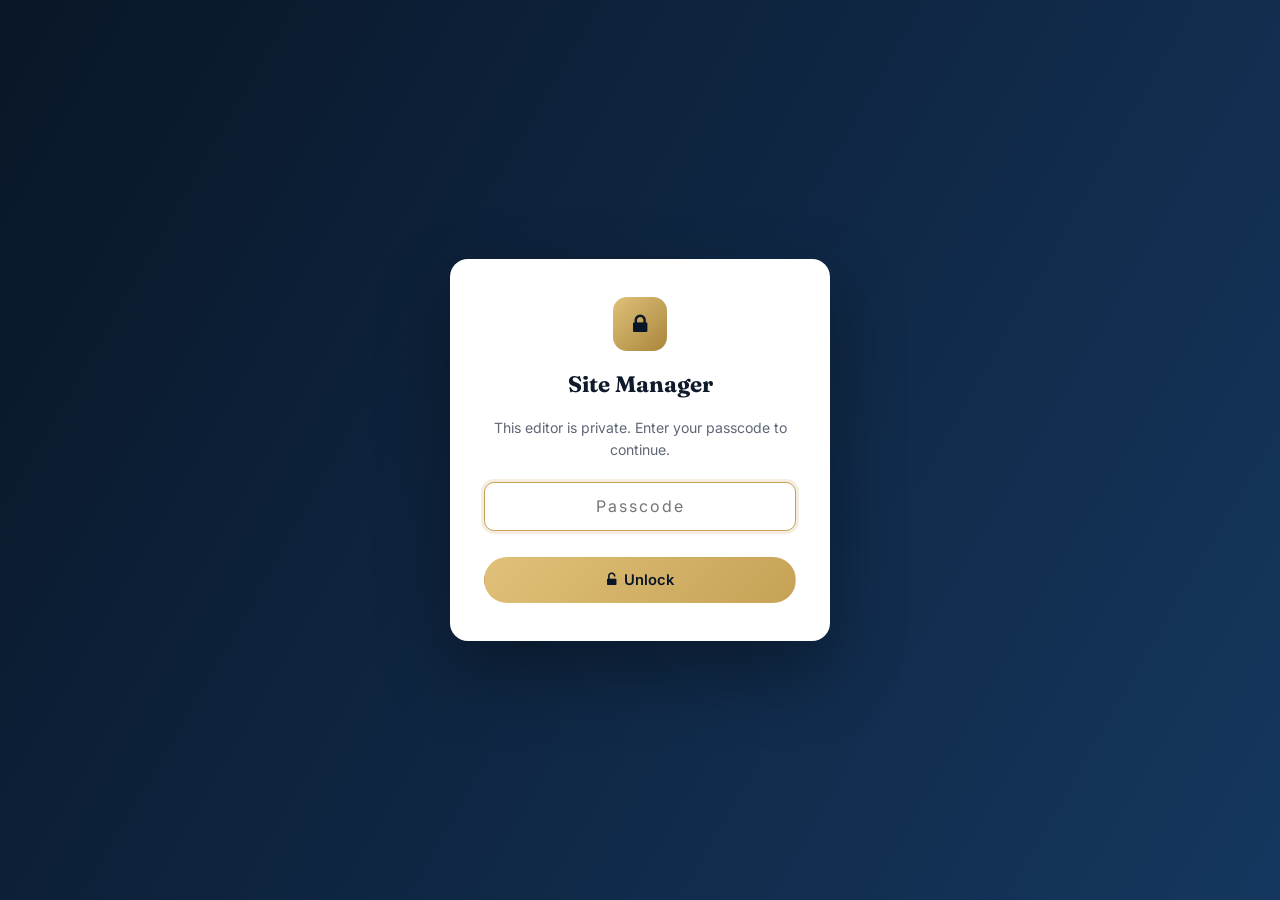
==== commit 32f24393: "updated design" ====
--- a/admin.html
+++ b/admin.html
@@ -4,67 +4,100 @@
 <meta charset="utf-8" />
 <title>Site Manager — Umang Infrastructure</title>
 <meta name="viewport" content="width=device-width, initial-scale=1.0" />
-<link href="https://fonts.googleapis.com/css2?family=Open+Sans:wght@400;500;600;700&family=Raleway:wght@500;700;800;900&display=swap" rel="stylesheet" />
+<meta name="robots" content="noindex,nofollow" />
+<link href="https://fonts.googleapis.com/css2?family=Inter:wght@400;500;600;700&family=Fraunces:opsz,wght@9..144,600;9..144,700&display=swap" rel="stylesheet" />
 <link rel="stylesheet" href="https://cdnjs.cloudflare.com/ajax/libs/font-awesome/4.7.0/css/font-awesome.min.css" />
 <style>
-:root{--brand:#0a66c2;--brand-dark:#0b3d6b;--brand-deep:#062a4d;--accent:#16b8a6;--ink:#1a2230;--muted:#5b6675;--line:#e6eaf0;--bg-soft:#f5f8fc;--radius:16px;--shadow:0 10px 30px rgba(12,40,80,.08)}
-*{box-sizing:border-box}body{margin:0;font-family:"Open Sans",system-ui,sans-serif;color:var(--ink);background:var(--bg-soft);line-height:1.6}
-h1,h2,h3,h4{font-family:"Raleway",sans-serif;margin:0 0 .4em}p{color:var(--muted)}
+:root{--navy-deep:#091627;--navy:#0e2440;--navy-2:#15375f;--gold:#c6a256;--gold-bright:#e0c179;--gold-deep:#a8863c;--ink:#0f1a2b;--muted:#5d6776;--line:#e8eaf0;--bg-soft:#f6f7fa;--radius:14px;--shadow:0 12px 34px rgba(9,22,39,.1)}
+*{box-sizing:border-box}body{margin:0;font-family:"Inter",system-ui,sans-serif;color:var(--ink);background:var(--bg-soft);line-height:1.6}
+h1,h2,h3,h4{font-family:"Fraunces",serif;margin:0 0 .4em}p{color:var(--muted)}
 .container{width:100%;max-width:1140px;margin:0 auto;padding:0 20px}
-.btn{display:inline-flex;align-items:center;gap:.5rem;padding:13px 22px;border-radius:999px;font-weight:700;font-family:"Raleway",sans-serif;cursor:pointer;border:2px solid transparent;font-size:.95rem;transition:.2s}
-.btn-sm{padding:8px 15px;font-size:.85rem}
-.btn-primary{background:var(--brand);color:#fff}.btn-primary:hover{background:var(--brand-dark)}
-.btn-ghost{background:transparent;color:#fff;border-color:rgba(255,255,255,.7)}.btn-ghost:hover{background:#fff;color:var(--brand-dark)}
-.btn-light{background:#fff;color:var(--brand-dark);border:1px solid var(--line)}.btn-light:hover{background:var(--bg-soft)}
+.btn{display:inline-flex;align-items:center;gap:.5rem;padding:13px 22px;border-radius:999px;font-weight:600;font-family:"Inter",sans-serif;cursor:pointer;border:1.5px solid transparent;font-size:.92rem;transition:.2s}
+.btn-sm{padding:9px 16px;font-size:.85rem}
+.btn-gold{background:linear-gradient(135deg,var(--gold-bright),var(--gold));color:var(--navy-deep)}.btn-gold:hover{filter:brightness(1.04)}
+.btn-primary{background:var(--navy);color:#fff}.btn-primary:hover{background:var(--navy-2)}
+.btn-ghost{background:transparent;color:#fff;border-color:rgba(255,255,255,.5)}.btn-ghost:hover{background:#fff;color:var(--navy)}
+.btn-light{background:#fff;color:var(--navy);border:1px solid var(--line)}.btn-light:hover{background:var(--bg-soft)}
 .btn-danger{background:#fff;color:#c0392b;border:1px solid #f0c4bf}.btn-danger:hover{background:#c0392b;color:#fff}
-.field{margin-bottom:16px}.field label{display:block;font-weight:600;font-size:.85rem;margin-bottom:6px}
+.field{margin-bottom:16px}.field label{display:block;font-weight:600;font-size:.82rem;margin-bottom:6px}
 .field input,.field textarea{width:100%;padding:11px 13px;border:1px solid var(--line);border-radius:10px;font:inherit;background:#fff;color:var(--ink)}
-.field input:focus,.field textarea:focus{outline:none;border-color:var(--brand);box-shadow:0 0 0 3px rgba(10,102,194,.12)}
-.admin-top{background:var(--brand-deep);color:#fff;padding:16px 0;position:sticky;top:0;z-index:50;box-shadow:var(--shadow)}
+.field input:focus,.field textarea:focus{outline:none;border-color:var(--gold);box-shadow:0 0 0 3px rgba(198,162,86,.18)}
+.admin-top{background:var(--navy-deep);color:#fff;padding:16px 0;position:sticky;top:0;z-index:50;box-shadow:var(--shadow)}
 .admin-top .container{display:flex;align-items:center;justify-content:space-between;gap:14px;flex-wrap:wrap}
-.admin-top h1{color:#fff;font-size:1.2rem;margin:0;display:flex;align-items:center;gap:10px}
+.admin-top h1{color:#fff;font-size:1.18rem;margin:0;display:flex;align-items:center;gap:10px}
+.admin-top h1 .mark{width:30px;height:30px;border-radius:8px;background:linear-gradient(135deg,var(--gold-bright),var(--gold-deep));display:grid;place-items:center;color:var(--navy-deep);font-size:.9rem}
 .admin-top .actions{display:flex;gap:10px;flex-wrap:wrap}
-.wrap{max-width:960px;margin:28px auto;padding:0 20px}
+.wrap{max-width:960px;margin:24px auto;padding:0 20px}
+.notice{background:#fff;border:1px solid var(--line);border-left:4px solid var(--gold);border-radius:12px;padding:16px 18px;margin-bottom:22px;font-size:.9rem;color:var(--muted)}
+.notice strong{color:var(--ink)}
 .tabs{display:flex;gap:6px;flex-wrap:wrap;margin-bottom:22px}
-.tabs button{border:1px solid var(--line);background:#fff;padding:9px 16px;border-radius:999px;cursor:pointer;font-weight:700;font-family:"Raleway",sans-serif;color:var(--muted)}
-.tabs button.active{background:var(--brand);color:#fff;border-color:var(--brand)}
+.tabs button{border:1px solid var(--line);background:#fff;padding:9px 16px;border-radius:999px;cursor:pointer;font-weight:600;font-family:"Inter",sans-serif;color:var(--muted)}
+.tabs button.active{background:var(--navy);color:#fff;border-color:var(--navy)}
 .panel{background:#fff;border:1px solid var(--line);border-radius:var(--radius);padding:26px;margin-bottom:22px;box-shadow:var(--shadow);display:none}
 .panel.active{display:block}.panel h2{font-size:1.25rem;margin-top:0}
-.panel .hint{color:var(--muted);font-size:.9rem;margin:-6px 0 18px}
+.panel .hint{color:var(--muted);font-size:.88rem;margin:-6px 0 18px}
 .item{border:1px solid var(--line);border-radius:14px;padding:18px;margin-bottom:16px;background:var(--bg-soft)}
 .item .item-head{display:flex;justify-content:space-between;align-items:center;margin-bottom:12px}
-.item .item-head strong{font-family:"Raleway",sans-serif}
+.item .item-head strong{font-family:"Fraunces",serif}
 .grid2{display:grid;grid-template-columns:1fr 1fr;gap:14px}
 .thumb{width:72px;height:72px;border-radius:12px;object-fit:cover;border:1px solid var(--line);background:#fff}
 .photo-row{display:flex;gap:14px;align-items:center}
 .add-row{text-align:center;margin-top:8px}
-.toast{position:fixed;bottom:22px;left:50%;transform:translateX(-50%) translateY(20px);background:var(--ink);color:#fff;padding:12px 22px;border-radius:999px;opacity:0;transition:.3s;z-index:100;font-weight:600}
+.toast{position:fixed;bottom:22px;left:50%;transform:translateX(-50%) translateY(20px);background:var(--navy);color:#fff;padding:12px 22px;border-radius:999px;opacity:0;transition:.3s;z-index:100;font-weight:600}
 .toast.show{opacity:1;transform:translateX(-50%) translateY(0)}
 .save-bar{position:sticky;bottom:0;background:#fff;border-top:1px solid var(--line);padding:14px 0;margin-top:10px}
 .save-bar .container{display:flex;gap:12px;justify-content:flex-end;align-items:center;flex-wrap:wrap}
-.save-bar .status{margin-right:auto;color:var(--muted);font-size:.9rem}
+.save-bar .status{margin-right:auto;color:var(--muted);font-size:.88rem}
+/* Lock screen */
+.lock{position:fixed;inset:0;z-index:200;background:linear-gradient(120deg,var(--navy-deep),var(--navy-2));display:grid;place-items:center;padding:20px}
+.lock-card{background:#fff;border-radius:18px;padding:38px 34px;max-width:380px;width:100%;box-shadow:0 30px 70px rgba(0,0,0,.35);text-align:center}
+.lock-card .mark{width:54px;height:54px;border-radius:14px;background:linear-gradient(135deg,var(--gold-bright),var(--gold-deep));display:grid;place-items:center;color:var(--navy-deep);font-size:1.4rem;margin:0 auto 16px}
+.lock-card h2{font-size:1.4rem;margin-bottom:4px}
+.lock-card p{font-size:.88rem;margin-bottom:20px}
+.lock-card input{text-align:center;letter-spacing:2px}
+.lock-card .err{color:#c0392b;font-size:.84rem;min-height:18px;margin-top:8px}
+.hide{display:none!important}
 @media(max-width:720px){.grid2{grid-template-columns:1fr}}
 </style>
 </head>
 <body>
 
+<!-- ===== Passcode lock ===== -->
+<div class="lock" id="lock">
+  <div class="lock-card">
+    <div class="mark"><i class="fa fa-lock"></i></div>
+    <h2>Site Manager</h2>
+    <p>This editor is private. Enter your passcode to continue.</p>
+    <div class="field" style="margin-bottom:6px"><input type="password" id="pass" placeholder="Passcode" autocomplete="off" /></div>
+    <div class="err" id="passErr"></div>
+    <button class="btn btn-gold" id="unlockBtn" style="width:100%;justify-content:center"><i class="fa fa-unlock-alt"></i> Unlock</button>
+  </div>
+</div>
+
+<div id="app" class="hide">
 <div class="admin-top">
   <div class="container">
-    <h1><i class="fa fa-sliders"></i> Site Manager</h1>
+    <h1><span class="mark"><i class="fa fa-sliders"></i></span> Site Manager</h1>
     <div class="actions">
       <a href="index.html" target="_blank" class="btn btn-sm btn-ghost"><i class="fa fa-external-link"></i> View Site</a>
       <button class="btn btn-sm btn-light" id="importBtn"><i class="fa fa-upload"></i> Import</button>
-      <button class="btn btn-sm btn-light" id="exportBtn"><i class="fa fa-download"></i> Export</button>
+      <button class="btn btn-sm btn-gold" id="exportBtn"><i class="fa fa-download"></i> Export content.json</button>
       <input type="file" id="importFile" accept="application/json" hidden />
     </div>
   </div>
 </div>
 
 <div class="wrap">
+  <div class="notice">
+    <strong>How publishing works:</strong> edits here are previewed in your own browser. To make changes go live for everyone, click
+    <strong>Export content.json</strong> and replace the <code>content.json</code> file in your GitHub repository (or ask Claude to do it).
+    Nothing changes on the live site until that file is committed — which only you, with your GitHub login, can do.
+  </div>
+
   <div class="tabs" id="tabs">
     <button data-tab="company" class="active">Company</button>
     <button data-tab="about">About</button>
-    <button data-tab="services">Services</button>
+    <button data-tab="services">What We Do</button>
     <button data-tab="team">Team</button>
     <button data-tab="portfolio">Projects</button>
     <button data-tab="contact">Contact</button>
@@ -92,16 +125,16 @@
     <div class="field"><label>Image path / URL</label><input id="a_img" /></div>
     <div class="field"><label>Heading</label><input id="a_head" /></div>
     <div class="field"><label>Body text</label><textarea id="a_body" rows="3"></textarea></div>
-    <label style="font-weight:600;font-size:.85rem">Key points</label>
+    <label style="font-weight:600;font-size:.82rem">Key points</label>
     <div id="pointsList"></div>
     <div class="add-row"><button class="btn btn-sm btn-light" data-add="points"><i class="fa fa-plus"></i> Add point</button></div>
   </div>
 
   <div class="panel" data-panel="services">
-    <h2>Services / Values</h2>
-    <p class="hint">Icon names use Font Awesome 4 (e.g. fa-leaf, fa-building, fa-tint).</p>
+    <h2>What We Do</h2>
+    <p class="hint">Icon names use Font Awesome 4 (e.g. fa-leaf, fa-building, fa-tint, fa-shield).</p>
     <div id="servicesList"></div>
-    <div class="add-row"><button class="btn btn-sm btn-light" data-add="services"><i class="fa fa-plus"></i> Add service</button></div>
+    <div class="add-row"><button class="btn btn-sm btn-light" data-add="services"><i class="fa fa-plus"></i> Add item</button></div>
   </div>
 
   <div class="panel" data-panel="team">
@@ -112,7 +145,7 @@
   </div>
 
   <div class="panel" data-panel="portfolio">
-    <h2>Portfolio Projects</h2>
+    <h2>Projects</h2>
     <div id="portfolioList"></div>
     <div class="add-row"><button class="btn btn-sm btn-light" data-add="portfolio"><i class="fa fa-plus"></i> Add project</button></div>
   </div>
@@ -130,32 +163,54 @@
 
 <div class="save-bar">
   <div class="container">
-    <span class="status" id="status">Edits are saved in this browser</span>
+    <span class="status" id="status">Previewing in this browser</span>
     <button class="btn btn-sm btn-danger" id="resetBtn"><i class="fa fa-undo"></i> Reset to defaults</button>
-    <button class="btn btn-sm btn-primary" id="saveBtn"><i class="fa fa-check"></i> Save changes</button>
+    <button class="btn btn-sm btn-primary" id="saveBtn"><i class="fa fa-check"></i> Save preview</button>
   </div>
 </div>
+</div><!-- /app -->
 
 <div class="toast" id="toast"></div>
 
 <script>
-/* ===== Self-contained store (identical defaults to index.html) ===== */
+/* ===== Passcode gate =====
+   Default passcode: umang2006  (change it: see README → "Change the editor passcode")
+   Only a SHA-256 hash is stored here, never the passcode itself. This gate keeps casual
+   visitors out; real security comes from the fact that the LIVE site only updates when
+   content.json is committed to your GitHub repo (which requires your GitHub login). */
+var PASS_HASH="a02ccae1f9937e4e66ed8a6d8ba895a04b3daaaf8431edad4a488fe5135a8462";
+async function sha256(t){var b=new TextEncoder().encode(t);var h=await crypto.subtle.digest("SHA-256",b);return [].map.call(new Uint8Array(h),function(x){return x.toString(16).padStart(2,"0");}).join("");}
+function unlocked(){return sessionStorage.getItem("umang_admin_ok")==="1";}
+async function tryUnlock(){
+  var v=document.getElementById("pass").value;
+  var err=document.getElementById("passErr");
+  if(!v){err.textContent="Enter your passcode.";return;}
+  var ok=false;try{ok=(await sha256(v))===PASS_HASH;}catch(e){ok=false;}
+  if(ok){sessionStorage.setItem("umang_admin_ok","1");showApp();}
+  else{err.textContent="Incorrect passcode.";document.getElementById("pass").value="";}
+}
+function showApp(){document.getElementById("lock").classList.add("hide");document.getElementById("app").classList.remove("hide");boot();}
+document.getElementById("unlockBtn").addEventListener("click",tryUnlock);
+document.getElementById("pass").addEventListener("keydown",function(e){if(e.key==="Enter")tryUnlock();});
+if(unlocked()){showApp();}else{document.getElementById("pass").focus();}
+
+/* ===== Editor (runs after unlock) ===== */
 var STORE_KEY="umangSiteContent_v1";
 var DEFAULT_CONTENT={
-  company:{name:"UMANG",nameSuffix:"INFRASTRUCTURE",tagline:"We are the firm that builds your dream",established:"2006"},
+  company:{name:"UMANG",nameSuffix:"INFRASTRUCTURE",tagline:"Building Bihar's water infrastructure",established:"2006"},
   hero:[
-    {kicker:"The Best Company",title:"We are the firm that builds your dream",text:"Quality construction and water infrastructure, delivered on time, every time across Bihar."},
-    {kicker:"Our Values",title:"In the business of quality service",text:"We're committed to high standards, safe drinking water, and a protected environment."},
-    {kicker:"Our Goal",title:"Quality project delivery, on time",text:"We are bound by our commitment to deliver every project to specification and schedule."}
+    {kicker:"Water Infrastructure · Since 2006",title:"Engineering the infrastructure Bihar relies on",text:"For nearly two decades, Umang Infrastructure has designed and built the water towers, reservoirs and supply networks that bring safe water to communities across Bihar."},
+    {kicker:"Quality · Delivered On Time",title:"Built to last. Delivered on schedule.",text:"From reinforced-concrete reservoirs to district supply networks, we hold every project to exacting standards — and to its deadline."},
+    {kicker:"Safe Water For All",title:"Clean water is the foundation of growth",text:"We treat, supply and recycle water responsibly, protecting both the communities we serve and the environment we share."}
   ],
-  about:{heading:"Project Maintenance",body:"Established in 2006, Umang Infrastructure is a leading infrastructure firm with over a decade of specialised experience in the field of water — from treatment and supply to recycling and waste-water handling.",points:["Managed and implemented over 50 projects in Bihar","World-class infrastructure for water treatment","Waste water handling and recycling","Treatment and recycling of water","Quality construction in rural as well as urban areas"],image:"img/about/1.jpg"},
+  about:{heading:"Two decades of building water that lasts",body:"Established in 2006, Umang Infrastructure is a leading water-infrastructure firm headquartered in Purnia, Bihar. With over a decade of specialised experience, we deliver the full lifecycle of water engineering — treatment, supply, recycling and waste-water handling — across both rural and urban Bihar.",points:["50+ water infrastructure projects delivered across Bihar","World-class reinforced-concrete reservoirs and overhead towers","Complete water treatment, supply and recycling systems","Responsible waste-water handling and management","Trusted quality in rural and urban construction alike"],image:"img/about/1.jpg"},
   services:[
-    {icon:"fa-clock-o",title:"Time Matters",text:"We are bound by our commitment to ensure project delivery on time."},
-    {icon:"fa-building",title:"High Quality",text:"We prioritise our principles of adhering to high quality standards."},
-    {icon:"fa-tint",title:"Safe Water",text:"Making safe drinking water available and affordable to all."},
-    {icon:"fa-leaf",title:"Protect Environment",text:"We care deeply about the environment in everything we build."},
-    {icon:"fa-handshake-o",title:"Our People",text:"Our employees are our strength, so we focus on their development."},
-    {icon:"fa-share-alt",title:"We Share",text:"We share knowledge and experience to help develop our nation."}
+    {icon:"fa-clock-o",title:"Delivered On Time",text:"We are bound by our commitment to deliver every project to specification and schedule."},
+    {icon:"fa-building",title:"Engineering Quality",text:"Reinforced, durable, and built to exacting standards that stand the test of time."},
+    {icon:"fa-tint",title:"Safe Drinking Water",text:"Making clean, safe drinking water available and affordable to the communities we serve."},
+    {icon:"fa-leaf",title:"Environmental Care",text:"We protect the environment in everything we build, from sourcing to recycling."},
+    {icon:"fa-users",title:"Skilled People",text:"Our experienced engineers and teams are the strength behind every project."},
+    {icon:"fa-shield",title:"Trusted & Accountable",text:"Two decades of reliable delivery have made us a name communities trust."}
   ],
   team:[
     {name:"Anil Kumar Singh",role:"Director",image:"img/team/1.jpg"},
@@ -164,33 +219,26 @@
     {name:"Prashant Kumar",role:"Manager, Finance",image:"img/team/4.jpg"}
   ],
   portfolio:[
-    {title:"Water Tower",category:"Construction",image:"img/portfolio/1.jpg"},
-    {title:"Overhead Reservoir",category:"Infrastructure",image:"img/portfolio/2.jpg"},
-    {title:"Dansar Water Tower",category:"Construction",image:"img/portfolio/3.jpg"},
-    {title:"Kankhudiya Water Tower",category:"Construction",image:"img/portfolio/4.jpg"},
-    {title:"Jalagar Block Water Tower",category:"Infrastructure",image:"img/portfolio/5.jpg"},
-    {title:"Water Supply Network",category:"Infrastructure",image:"img/portfolio/6.jpg"}
+    {title:"Rural Water Tower",category:"Water Towers",image:"img/portfolio/1.jpg"},
+    {title:"Overhead Reservoir",category:"Reservoirs",image:"img/portfolio/2.jpg"},
+    {title:"Dansar Water Tower",category:"Water Towers",image:"img/portfolio/3.jpg"},
+    {title:"Kankhudiya Water Tower",category:"Water Towers",image:"img/portfolio/4.jpg"},
+    {title:"Jalalgarh Block Tower",category:"Reservoirs",image:"img/portfolio/5.jpg"},
+    {title:"Water Supply Network",category:"Supply Networks",image:"img/portfolio/6.jpg"}
   ],
-  contact:{phone:"+91 6454244252",hours:"Monday – Saturday (9am – 5pm)",email:"ui@umanginfra.com",address:"Teachers Colony, near Sudin Chowk, Purnia – 854301, Bihar"}
+  contact:{phone:"+91 6454 244252",hours:"Monday – Saturday · 9:00am – 5:00pm",email:"ui@umanginfra.com",address:"Teachers Colony, near Sudin Chowk, Purnia – 854301, Bihar, India"}
 };
 function _clone(o){return JSON.parse(JSON.stringify(o));}
 function loadContent(){try{var r=localStorage.getItem(STORE_KEY);if(!r)return _clone(DEFAULT_CONTENT);return Object.assign(_clone(DEFAULT_CONTENT),JSON.parse(r));}catch(e){return _clone(DEFAULT_CONTENT);}}
 function saveContent(c){localStorage.setItem(STORE_KEY,JSON.stringify(c));}
 function resetContent(){localStorage.removeItem(STORE_KEY);return _clone(DEFAULT_CONTENT);}
 
-var C=loadContent();
-var $=function(s,r){return (r||document).querySelector(s);};
-var $$=function(s,r){return [].slice.call((r||document).querySelectorAll(s));};
-function toast(m){var t=$("#toast");t.textContent=m;t.classList.add("show");setTimeout(function(){t.classList.remove("show");},1800);}
+var C,$,$$;
+function toast(m){var t=document.getElementById("toast");t.textContent=m;t.classList.add("show");setTimeout(function(){t.classList.remove("show");},1900);}
 function escAttr(s){return String(s==null?"":s).replace(/"/g,"&quot;").replace(/</g,"&lt;");}
 function escHtml(s){return String(s==null?"":s).replace(/</g,"&lt;").replace(/>/g,"&gt;");}
-
-$("#tabs").addEventListener("click",function(e){var b=e.target.closest("button");if(!b)return;
-  $$("#tabs button").forEach(function(x){x.classList.remove("active");});
-  $$(".panel").forEach(function(p){p.classList.remove("active");});
-  b.classList.add("active");$('.panel[data-panel="'+b.getAttribute("data-tab")+'"]').classList.add("active");});
-
 function fileToDataURL(file,cb){var r=new FileReader();r.onload=function(){cb(r.result);};r.readAsDataURL(file);}
+function setPath(path,val){var k=path.split("."),o=C;for(var i=0;i<k.length-1;i++)o=o[k[i]];o[k[k.length-1]]=val;}
 
 function render(){
   $("#c_name").value=C.company.name;$("#c_suffix").value=C.company.nameSuffix;$("#c_est").value=C.company.established;
@@ -198,48 +246,59 @@
   $("#a_img").value=C.about.image;$("#a_imgPrev").src=C.about.image;$("#a_head").value=C.about.heading;$("#a_body").value=C.about.body;
   $("#pointsList").innerHTML=C.about.points.map(function(p,i){return '<div class="photo-row" style="margin-bottom:8px"><input data-set="about.points.'+i+'" value="'+escAttr(p)+'" style="flex:1"><button class="btn btn-sm btn-danger" data-del="points" data-i="'+i+'"><i class="fa fa-trash"></i></button></div>';}).join("");
   $("#servicesList").innerHTML=C.services.map(function(s,i){return '<div class="item"><div class="item-head"><strong><i class="fa '+escAttr(s.icon)+'"></i> '+escAttr(s.title)+'</strong><button class="btn btn-sm btn-danger" data-del="services" data-i="'+i+'"><i class="fa fa-trash"></i></button></div><div class="grid2"><div class="field"><label>Icon (fa-…)</label><input data-set="services.'+i+'.icon" value="'+escAttr(s.icon)+'"></div><div class="field"><label>Title</label><input data-set="services.'+i+'.title" value="'+escAttr(s.title)+'"></div></div><div class="field"><label>Text</label><textarea rows="2" data-set="services.'+i+'.text">'+escHtml(s.text)+'</textarea></div></div>';}).join("");
-  $("#teamList").innerHTML=C.team.map(function(m,i){return '<div class="item"><div class="item-head"><strong>'+escAttr(m.name)+'</strong><button class="btn btn-sm btn-danger" data-del="team" data-i="'+i+'"><i class="fa fa-trash"></i></button></div><div class="photo-row" style="margin-bottom:12px"><img class="thumb" src="'+escAttr(m.image)+'" onerror="this.onerror=null;this.src=\'https://ui-avatars.com/api/?name='+encodeURIComponent(m.name||"?")+'&background=0a66c2&color=fff\'"><label class="btn btn-sm btn-light"><i class="fa fa-image"></i> Upload photo<input type="file" accept="image/*" hidden data-img="team.'+i+'.image"></label></div><div class="grid2"><div class="field"><label>Name</label><input data-set="team.'+i+'.name" value="'+escAttr(m.name)+'"></div><div class="field"><label>Role</label><input data-set="team.'+i+'.role" value="'+escAttr(m.role)+'"></div></div><div class="field"><label>Image path / URL</label><input data-set="team.'+i+'.image" value="'+escAttr(m.image)+'"></div></div>';}).join("");
-  $("#portfolioList").innerHTML=C.portfolio.map(function(p,i){return '<div class="item"><div class="item-head"><strong>'+escAttr(p.title)+'</strong><button class="btn btn-sm btn-danger" data-del="portfolio" data-i="'+i+'"><i class="fa fa-trash"></i></button></div><div class="photo-row" style="margin-bottom:12px"><img class="thumb" src="'+escAttr(p.image)+'" onerror="this.onerror=null;this.src=\'https://picsum.photos/seed/umang'+i+'/120/120\'"><label class="btn btn-sm btn-light"><i class="fa fa-image"></i> Upload photo<input type="file" accept="image/*" hidden data-img="portfolio.'+i+'.image"></label></div><div class="grid2"><div class="field"><label>Title</label><input data-set="portfolio.'+i+'.title" value="'+escAttr(p.title)+'"></div><div class="field"><label>Category</label><input data-set="portfolio.'+i+'.category" value="'+escAttr(p.category)+'"></div></div><div class="field"><label>Image path / URL</label><input data-set="portfolio.'+i+'.image" value="'+escAttr(p.image)+'"></div></div>';}).join("");
+  $("#teamList").innerHTML=C.team.map(function(m,i){return '<div class="item"><div class="item-head"><strong>'+escAttr(m.name)+'</strong><button class="btn btn-sm btn-danger" data-del="team" data-i="'+i+'"><i class="fa fa-trash"></i></button></div><div class="photo-row" style="margin-bottom:12px"><img class="thumb" src="'+escAttr(m.image)+'" onerror="this.onerror=null;this.src=\'https://ui-avatars.com/api/?name='+encodeURIComponent(m.name||"?")+'&background=0e2440&color=e0c179\'"><label class="btn btn-sm btn-light"><i class="fa fa-image"></i> Upload photo<input type="file" accept="image/*" hidden data-img="team.'+i+'.image"></label></div><div class="grid2"><div class="field"><label>Name</label><input data-set="team.'+i+'.name" value="'+escAttr(m.name)+'"></div><div class="field"><label>Role</label><input data-set="team.'+i+'.role" value="'+escAttr(m.role)+'"></div></div><div class="field"><label>Image path / URL</label><input data-set="team.'+i+'.image" value="'+escAttr(m.image)+'"></div></div>';}).join("");
+  $("#portfolioList").innerHTML=C.portfolio.map(function(p,i){return '<div class="item"><div class="item-head"><strong>'+escAttr(p.title)+'</strong><button class="btn btn-sm btn-danger" data-del="portfolio" data-i="'+i+'"><i class="fa fa-trash"></i></button></div><div class="photo-row" style="margin-bottom:12px"><img class="thumb" src="'+escAttr(p.image)+'" onerror="this.onerror=null;this.src=\'img/portfolio/'+((i%6)+1)+'.jpg\'"><label class="btn btn-sm btn-light"><i class="fa fa-image"></i> Upload photo<input type="file" accept="image/*" hidden data-img="portfolio.'+i+'.image"></label></div><div class="grid2"><div class="field"><label>Title</label><input data-set="portfolio.'+i+'.title" value="'+escAttr(p.title)+'"></div><div class="field"><label>Category</label><input data-set="portfolio.'+i+'.category" value="'+escAttr(p.category)+'"></div></div><div class="field"><label>Image path / URL</label><input data-set="portfolio.'+i+'.image" value="'+escAttr(p.image)+'"></div></div>';}).join("");
   $("#ct_phone").value=C.contact.phone;$("#ct_hours").value=C.contact.hours;$("#ct_email").value=C.contact.email;$("#ct_addr").value=C.contact.address;
 }
-function setPath(path,val){var k=path.split("."),o=C;for(var i=0;i<k.length-1;i++)o=o[k[i]];o[k[k.length-1]]=val;}
-
-document.addEventListener("input",function(e){var el=e.target;
-  if(el.getAttribute&&el.getAttribute("data-set")){setPath(el.getAttribute("data-set"),el.value);markDirty();}
-  var map={c_name:"company.name",c_suffix:"company.nameSuffix",c_est:"company.established",a_img:"about.image",a_head:"about.heading",a_body:"about.body",ct_phone:"contact.phone",ct_hours:"contact.hours",ct_email:"contact.email",ct_addr:"contact.address"};
-  if(map[el.id]){setPath(map[el.id],el.value);markDirty();}
-  if(el.id==="a_img")$("#a_imgPrev").src=el.value;});
-
-document.addEventListener("change",function(e){var el=e.target;
-  if(el.getAttribute&&el.getAttribute("data-img")&&el.files&&el.files[0]){
-    if(el.files[0].size>1.5*1024*1024)toast("Large image (>1.5MB) — consider a smaller file");
-    fileToDataURL(el.files[0],function(url){setPath(el.getAttribute("data-img"),url);markDirty();render();toast("Photo updated");});}});
-
-document.addEventListener("click",function(e){
-  var add=e.target.closest("[data-add]");
-  if(add){var t=add.getAttribute("data-add");
-    if(t==="hero")C.hero.push({kicker:"New",title:"New headline",text:""});
-    if(t==="points")C.about.points.push("New point");
-    if(t==="services")C.services.push({icon:"fa-star",title:"New Service",text:""});
-    if(t==="team")C.team.push({name:"New Member",role:"Role",image:""});
-    if(t==="portfolio")C.portfolio.push({title:"New Project",category:"Construction",image:""});
-    markDirty();render();return;}
-  var del=e.target.closest("[data-del]");
-  if(del){var tt=del.getAttribute("data-del"),ii=+del.getAttribute("data-i");
-    if(!confirm("Delete this item?"))return;
-    if(tt==="points")C.about.points.splice(ii,1);else C[tt].splice(ii,1);
-    markDirty();render();toast("Deleted");}});
 
 var dirty=false;
 function markDirty(){dirty=true;$("#status").textContent="Unsaved changes";}
-$("#saveBtn").addEventListener("click",function(){saveContent(C);dirty=false;$("#status").textContent="Saved in this browser ✓";toast("Saved — open the site to see it");});
-$("#resetBtn").addEventListener("click",function(){if(confirm("Reset all content to original defaults?")){C=resetContent();render();toast("Reset to defaults");}});
-$("#exportBtn").addEventListener("click",function(){saveContent(C);var blob=new Blob([JSON.stringify(C,null,2)],{type:"application/json"});var a=document.createElement("a");a.href=URL.createObjectURL(blob);a.download="content.json";a.click();toast("Exported content.json");});
-$("#importBtn").addEventListener("click",function(){$("#importFile").click();});
-$("#importFile").addEventListener("change",function(e){var f=e.target.files[0];if(!f)return;var r=new FileReader();r.onload=function(){try{C=Object.assign(resetContent(),JSON.parse(r.result));saveContent(C);render();toast("Imported");}catch(x){alert("Invalid JSON file");}};r.readAsText(f);});
-window.addEventListener("beforeunload",function(e){if(dirty){e.preventDefault();e.returnValue="";}});
-
-render();
+
+function boot(){
+  $=function(s,r){return (r||document).querySelector(s);};
+  $$=function(s,r){return [].slice.call((r||document).querySelectorAll(s));};
+  C=loadContent();
+
+  $("#tabs").addEventListener("click",function(e){var b=e.target.closest("button");if(!b)return;
+    $$("#tabs button").forEach(function(x){x.classList.remove("active");});
+    $$(".panel").forEach(function(p){p.classList.remove("active");});
+    b.classList.add("active");$('.panel[data-panel="'+b.getAttribute("data-tab")+'"]').classList.add("active");});
+
+  document.addEventListener("input",function(e){var el=e.target;
+    if(el.getAttribute&&el.getAttribute("data-set")){setPath(el.getAttribute("data-set"),el.value);markDirty();}
+    var map={c_name:"company.name",c_suffix:"company.nameSuffix",c_est:"company.established",a_img:"about.image",a_head:"about.heading",a_body:"about.body",ct_phone:"contact.phone",ct_hours:"contact.hours",ct_email:"contact.email",ct_addr:"contact.address"};
+    if(map[el.id]){setPath(map[el.id],el.value);markDirty();}
+    if(el.id==="a_img")$("#a_imgPrev").src=el.value;});
+
+  document.addEventListener("change",function(e){var el=e.target;
+    if(el.getAttribute&&el.getAttribute("data-img")&&el.files&&el.files[0]){
+      if(el.files[0].size>1.5*1024*1024)toast("Large image (>1.5MB) — consider a smaller file");
+      fileToDataURL(el.files[0],function(url){setPath(el.getAttribute("data-img"),url);markDirty();render();toast("Photo updated");});}});
+
+  document.addEventListener("click",function(e){
+    var add=e.target.closest("[data-add]");
+    if(add){var t=add.getAttribute("data-add");
+      if(t==="hero")C.hero.push({kicker:"New",title:"New headline",text:""});
+      if(t==="points")C.about.points.push("New point");
+      if(t==="services")C.services.push({icon:"fa-star",title:"New Item",text:""});
+      if(t==="team")C.team.push({name:"New Member",role:"Role",image:""});
+      if(t==="portfolio")C.portfolio.push({title:"New Project",category:"Water Towers",image:""});
+      markDirty();render();return;}
+    var del=e.target.closest("[data-del]");
+    if(del){var tt=del.getAttribute("data-del"),ii=+del.getAttribute("data-i");
+      if(!confirm("Delete this item?"))return;
+      if(tt==="points")C.about.points.splice(ii,1);else C[tt].splice(ii,1);
+      markDirty();render();toast("Deleted");}});
+
+  $("#saveBtn").addEventListener("click",function(){saveContent(C);dirty=false;$("#status").textContent="Preview saved ✓";toast("Saved — open the site to preview");});
+  $("#resetBtn").addEventListener("click",function(){if(confirm("Reset all content to original defaults?")){C=resetContent();render();toast("Reset to defaults");}});
+  $("#exportBtn").addEventListener("click",function(){saveContent(C);var blob=new Blob([JSON.stringify(C,null,2)],{type:"application/json"});var a=document.createElement("a");a.href=URL.createObjectURL(blob);a.download="content.json";a.click();toast("Exported content.json — commit it to publish");});
+  $("#importBtn").addEventListener("click",function(){$("#importFile").click();});
+  $("#importFile").addEventListener("change",function(e){var f=e.target.files[0];if(!f)return;var r=new FileReader();r.onload=function(){try{C=Object.assign(resetContent(),JSON.parse(r.result));saveContent(C);render();toast("Imported");}catch(x){alert("Invalid JSON file");}};r.readAsText(f);});
+  window.addEventListener("beforeunload",function(e){if(dirty){e.preventDefault();e.returnValue="";}});
+
+  render();
+}
 </script>
 </body>
 </html>
